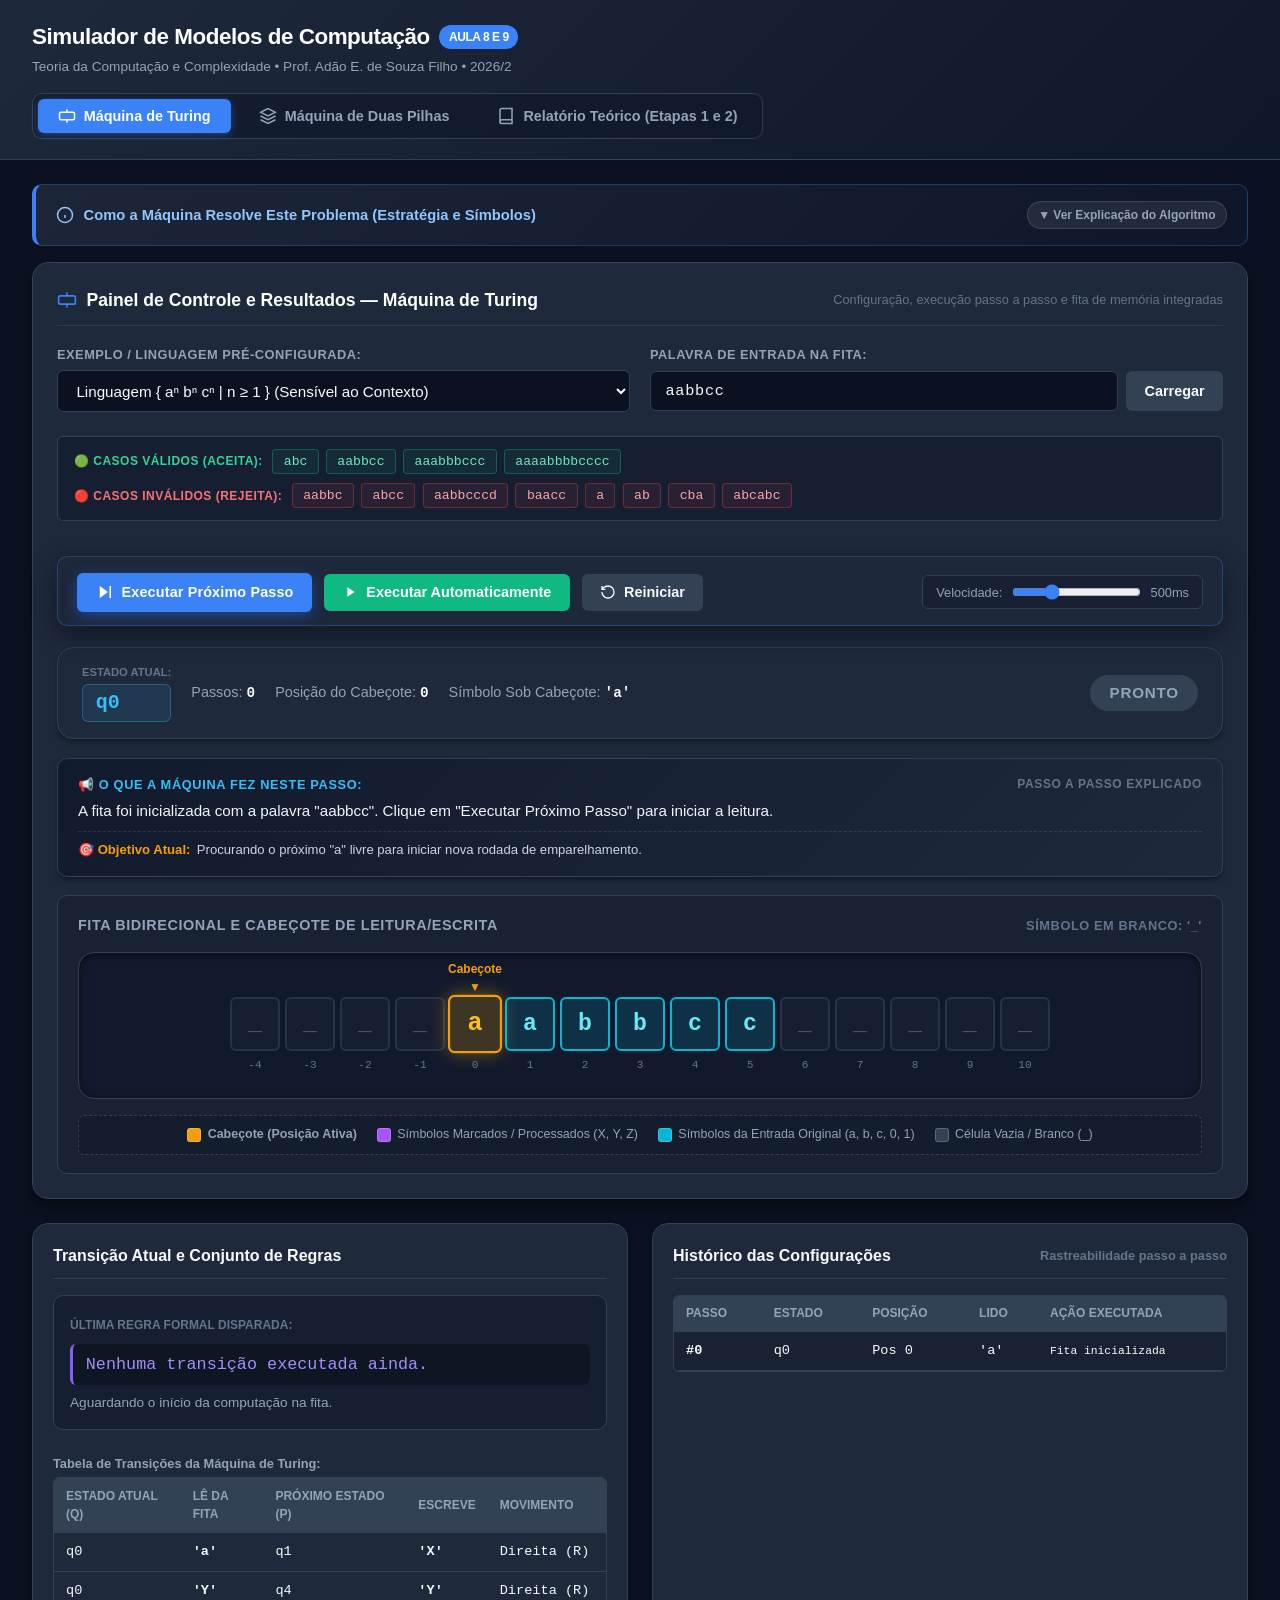
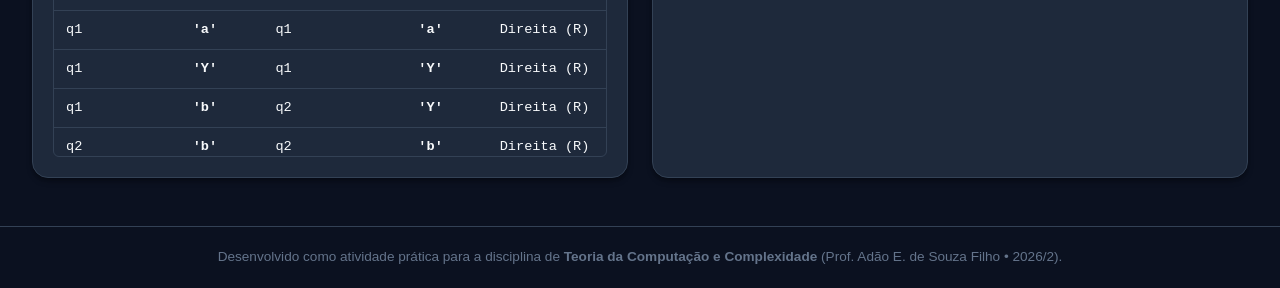
==== index.html @ 84f8c6bd "pr" ====
<!DOCTYPE html>
<html lang="pt-BR">
<head>
    <meta charset="UTF-8">
    <meta name="viewport" content="width=device-width, initial-scale=1.0">
    <title>Simulador de Modelos de Computação | Teoria da Computação</title>
    <link rel="stylesheet" href="style.css">
</head>
<body>

    <!-- Header & Identificação Acadêmica -->
    <header>
        <div class="brand-container">
            <h1 class="brand-title">
                <span>Simulador de Modelos de Computação</span>
                <span class="badge">Aula 8 e 9</span>
            </h1>
            <p class="brand-subtitle">
                Teoria da Computação e Complexidade &bull; Prof. Adão E. de Souza Filho &bull; 2026/2
            </p>
        </div>

        <nav class="nav-tabs">
            <!-- Máquina de Turing como PRIMEIRA aba e ativa por padrão -->
            <button class="tab-btn active" data-tab="tab-turing">
                <svg width="18" height="18" viewBox="0 0 24 24" fill="none" stroke="currentColor" stroke-width="2"><rect x="2" y="7" width="20" height="10" rx="2"/><path d="M6 12h.01M10 12h.01M14 12h.01M18 12h.01"/><path d="M12 3v4M12 17v4"/></svg>
                Máquina de Turing
            </button>
            <button class="tab-btn" data-tab="tab-two-stack">
                <svg width="18" height="18" viewBox="0 0 24 24" fill="none" stroke="currentColor" stroke-width="2"><path d="M12 2L2 7l10 5 10-5-10-5zM2 17l10 5 10-5M2 12l10 5 10-5"/></svg>
                Máquina de Duas Pilhas
            </button>
            <button class="tab-btn" data-tab="tab-theory">
                <svg width="18" height="18" viewBox="0 0 24 24" fill="none" stroke="currentColor" stroke-width="2"><path d="M4 19.5A2.5 2.5 0 0 1 6.5 17H20"/><path d="M6.5 2H20v20H6.5A2.5 2.5 0 0 1 4 19.5v-15A2.5 2.5 0 0 1 6.5 2z"/></svg>
                Relatório Teórico (Etapas 1 e 2)
            </button>
        </nav>
    </header>

    <!-- Conteúdo Principal -->
    <main>

        <!-- ============================================================== -->
        <!-- ABA 1 (DESTAQUE PRINCIPAL): MÁQUINA DE TURING (TM)             -->
        <!-- ============================================================== -->
        <section id="tab-turing" class="tab-content active">
            <!-- Card Didático: Como Funciona Este Algoritmo (Colapsável para não separar controles dos resultados) -->
            <details class="didactic-guide-card" id="tm-didactic-card">
                <summary>
                    <div class="didactic-summary-content">
                        <svg width="18" height="18" viewBox="0 0 24 24" fill="none" stroke="currentColor" stroke-width="2"><circle cx="12" cy="12" r="10"/><path d="M12 16v-4M12 8h.01"/></svg>
                        <span>Como a Máquina Resolve Este Problema (Estratégia e Símbolos)</span>
                    </div>
                    <span class="didactic-toggle-badge"></span>
                </summary>

                <div class="didactic-content-body" style="margin-top: 0.75rem; border-top: 1px solid rgba(255,255,255,0.1); padding-top: 0.75rem;">
                    <div class="didactic-goal" id="tm-didactic-goal">Objetivo do exemplo...</div>
                    <div class="didactic-why-box" id="tm-didactic-why" style="display: none;"></div>
                    <div style="font-size: 0.78rem; font-weight: 700; color: #93c5fd; text-transform: uppercase; margin: 0.5rem 0 0.25rem 0;">Estratégia Lógica do Algoritmo:</div>
                    <div class="didactic-steps-container" id="tm-didactic-steps"></div>
                    <div style="font-size: 0.78rem; font-weight: 700; color: #93c5fd; text-transform: uppercase; margin: 0.75rem 0 0.25rem 0;">Significado dos Símbolos na Fita:</div>
                    <div class="didactic-symbols-grid" id="tm-didactic-symbols"></div>
                </div>
            </details>

            <!-- ============================================================== -->
            <!-- COCKPIT UNIFICADO: CONFIGURAÇÃO, CONTROLE & RESULTADOS         -->
            <!-- ============================================================== -->
            <div class="cockpit-card">
                <div class="cockpit-header">
                    <div class="cockpit-title">
                        <svg width="20" height="20" viewBox="0 0 24 24" fill="none" stroke="currentColor" stroke-width="2"><rect x="2" y="7" width="20" height="10" rx="2"/><path d="M6 12h.01M10 12h.01M14 12h.01M18 12h.01"/><path d="M12 3v4M12 17v4"/></svg>
                        <span>Painel de Controle e Resultados — Máquina de Turing</span>
                    </div>
                    <span class="cockpit-subtitle">Configuração, execução passo a passo e fita de memória integradas</span>
                </div>

                <!-- 1. Configuração e Entrada -->
                <div class="cockpit-config-panel">
                    <div class="panel-row">
                        <div class="form-group flex-1">
                            <label for="tm-preset-select">Exemplo / Linguagem Pré-Configurada:</label>
                            <select id="tm-preset-select"></select>
                        </div>

                        <div class="form-group flex-1">
                            <label for="tm-input-string">Palavra de Entrada na Fita:</label>
                            <div class="input-with-button">
                                <input type="text" id="tm-input-string" placeholder="Digite a fita inicial (ex: aabbcc)...">
                                <button id="tm-btn-load" class="btn btn-secondary">Carregar</button>
                            </div>
                        </div>
                    </div>

                    <!-- Bateria de testes rápidos categorizados -->
                    <div class="quick-tests-container" id="tm-quick-tests"></div>
                </div>

                <!-- 2. Barra de Ações (com botão Passo a Passo destacado e sticky) -->
                <div class="action-bar sticky-action-bar">
                    <button id="tm-btn-step" class="btn btn-primary btn-step-highlight" title="Executar um passo individual">
                        <svg width="18" height="18" viewBox="0 0 24 24" fill="currentColor"><path d="M5 4v16l11-8L5 4zm13 0h2v16h-2V4z"/></svg>
                        Executar Próximo Passo
                    </button>
                    <button id="tm-btn-auto" class="btn btn-success" title="Iniciar execução contínua">
                        <svg width="16" height="16" viewBox="0 0 24 24" fill="currentColor"><path d="M8 5v14l11-7z"/></svg>
                        <span id="tm-btn-auto-text">Executar Automaticamente</span>
                    </button>
                    <button id="tm-btn-reset" class="btn btn-secondary" title="Reiniciar máquina para a fita original">
                        <svg width="16" height="16" viewBox="0 0 24 24" fill="none" stroke="currentColor" stroke-width="2"><path d="M3 12a9 9 0 1 0 9-9 9.75 9.75 0 0 0-6.74 2.74L3 8"/><path d="M3 3v5h5"/></svg>
                        Reiniciar
                    </button>

                    <div class="speed-control">
                        <span>Velocidade:</span>
                        <input type="range" id="tm-speed" min="100" max="1500" step="100" value="500">
                        <span id="tm-speed-val">500ms</span>
                    </div>
                </div>

                <!-- 3. Resultados Imediatos: Faixa de Status da Máquina -->
                <div class="status-banner">
                    <div class="status-left">
                        <div class="state-badge-box">
                            <span class="label">Estado Atual:</span>
                            <span id="tm-state-display" class="state-indicator">q0</span>
                        </div>
                        <div class="step-counter">
                            Passos: <strong id="tm-step-display">0</strong>
                        </div>
                        <div class="step-counter">
                            Posição do Cabeçote: <strong id="tm-head-pos-display">0</strong>
                        </div>
                        <div class="step-counter">
                            Símbolo Sob Cabeçote: <strong id="tm-symbol-read-display">_</strong>
                        </div>
                    </div>

                    <div id="tm-outcome-badge" class="outcome-pill ready">
                        <span>Pronto</span>
                    </div>

                    <div id="tm-reason-box" class="halt-reason-box" style="display: none;"></div>
                </div>

                <!-- 4. Resultados Imediatos: Narração em Tempo Real -->
                <div class="narration-card" id="tm-narration-box">
                    <div class="narration-header">
                        <span>📢 O Que a Máquina Fez Neste Passo:</span>
                        <span style="font-size: 0.75rem; color: var(--text-muted);">Passo a Passo Explicado</span>
                    </div>
                    <div class="narration-body" id="tm-narration-text">
                        Clique em "Executar Próximo Passo" para iniciar a leitura e transformação da fita.
                    </div>
                    <div class="narration-next-goal" id="tm-narration-goal-container">
                        <span>🎯 <strong>Objetivo Atual:</strong></span>
                        <span id="tm-narration-goal-text">Aguardando início...</span>
                    </div>
                </div>

                <!-- 5. Resultados Imediatos: Memória Visual da Fita de Turing -->
                <div class="tape-cockpit-block">
                    <div class="cockpit-section-title">
                        <span>Fita Bidirecional e Cabeçote de Leitura/Escrita</span>
                        <span style="font-size: 0.8rem; color: var(--text-muted);">Símbolo em branco: '_'</span>
                    </div>

                    <div class="turing-tape-viewport" id="tm-tape-viewport">
                        <div class="turing-tape-track" id="tm-tape-track">
                            <!-- Células geradas via script -->
                        </div>
                    </div>

                    <!-- Legenda de Cores da Fita -->
                    <div class="tape-legend">
                        <div class="legend-item">
                            <div class="legend-swatch swatch-head"></div>
                            <span><strong>Cabeçote (Posição Ativa)</strong></span>
                        </div>
                        <div class="legend-item">
                            <div class="legend-swatch swatch-marked"></div>
                            <span>Símbolos Marcados / Processados (X, Y, Z)</span>
                        </div>
                        <div class="legend-item">
                            <div class="legend-swatch swatch-original"></div>
                            <span>Símbolos da Entrada Original (a, b, c, 0, 1)</span>
                        </div>
                        <div class="legend-item">
                            <div class="legend-swatch swatch-blank"></div>
                            <span>Célula Vazia / Branco (_)</span>
                        </div>
                    </div>
                </div>

                <!-- 6. Resultados Imediatos: Banner de Veredito Final Didático -->
                <div class="verdict-banner" id="tm-verdict-banner">
                    <div class="verdict-header" id="tm-verdict-title">
                        <!-- Título do Veredito -->
                    </div>
                    <div class="verdict-explanation" id="tm-verdict-desc">
                        <!-- Explicação pedagógica detalhada do resultado -->
                    </div>
                    <div class="verdict-metrics-grid">
                        <div class="verdict-metric-item">
                            <span class="metric-label">Cadeia de Entrada Original:</span>
                            <span class="metric-val" id="tm-metric-input">""</span>
                        </div>
                        <div class="verdict-metric-item">
                            <span class="metric-label">Conteúdo Final da Fita:</span>
                            <span class="metric-val" id="tm-metric-tape">""</span>
                        </div>
                        <div class="verdict-metric-item">
                            <span class="metric-label">Total de Passos:</span>
                            <span class="metric-val" id="tm-metric-steps">0</span>
                        </div>
                        <div class="verdict-metric-item">
                            <span class="metric-label">Estado de Término:</span>
                            <span class="metric-val" id="tm-metric-state">q0</span>
                        </div>
                    </div>
                </div>
            </div>

            <!-- Painel Inferior: Transição Atual, Regras e Histórico -->
            <div class="workspace-grid">
                <!-- Coluna Esquerda: Transição Ativa e Tabela de Regras -->
                <div class="card">
                    <div class="card-title">
                        <span>Transição Atual e Conjunto de Regras</span>
                    </div>

                    <div class="active-transition-card">
                        <span style="font-size: 0.75rem; color: var(--text-muted); text-transform: uppercase; font-weight: 700;">Última Regra Formal Disparada:</span>
                        <div class="transition-formula" id="tm-active-trans-formula">Nenhuma transição executada ainda.</div>
                        <div class="transition-desc" id="tm-active-trans-desc">Aguardando o início da computação na fita.</div>
                    </div>

                    <div style="font-size: 0.8rem; font-weight: 700; color: var(--text-secondary); margin: 0.5rem 0 0.25rem 0;">Tabela de Transições da Máquina de Turing:</div>
                    <div class="table-container">
                        <table>
                            <thead>
                                <tr>
                                    <th>Estado Atual (q)</th>
                                    <th>Lê da Fita</th>
                                    <th>Próximo Estado (p)</th>
                                    <th>Escreve</th>
                                    <th>Movimento</th>
                                </tr>
                            </thead>
                            <tbody id="tm-rules-table-body"></tbody>
                        </table>
                    </div>
                </div>

                <!-- Coluna Direita: Histórico das Configurações -->
                <div class="card">
                    <div class="card-title">
                        <span>Histórico das Configurações</span>
                        <span style="font-size: 0.8rem; color: var(--text-muted);">Rastreabilidade passo a passo</span>
                    </div>

                    <div class="history-container" style="max-height: 400px;">
                        <table>
                            <thead>
                                <tr>
                                    <th>Passo</th>
                                    <th>Estado</th>
                                    <th>Posição</th>
                                    <th>Lido</th>
                                    <th>Ação Executada</th>
                                </tr>
                            </thead>
                            <tbody id="tm-history-table-body"></tbody>
                        </table>
                    </div>
                </div>
            </div>
        </section>

        <!-- ============================================================== -->
        <!-- ABA 2: MÁQUINA DE DUAS PILHAS (2-PDA)                           -->
        <!-- ============================================================== -->
        <section id="tab-two-stack" class="tab-content">
            <!-- Card Didático: Duas Pilhas (Colapsável para não separar controles dos resultados) -->
            <details class="didactic-guide-card" id="ts-didactic-card">
                <summary>
                    <div class="didactic-summary-content">
                        <svg width="18" height="18" viewBox="0 0 24 24" fill="none" stroke="currentColor" stroke-width="2"><circle cx="12" cy="12" r="10"/><path d="M12 16v-4M12 8h.01"/></svg>
                        <span>Como a Máquina de Duas Pilhas Resolve Este Problema (Estratégia e Memória)</span>
                    </div>
                    <span class="didactic-toggle-badge"></span>
                </summary>

                <div class="didactic-content-body" style="margin-top: 0.75rem; border-top: 1px solid rgba(255,255,255,0.1); padding-top: 0.75rem;">
                    <div class="didactic-goal" id="ts-didactic-goal">Objetivo do exemplo...</div>
                    <div class="didactic-why-box" id="ts-didactic-why" style="display: none;"></div>
                    <div style="font-size: 0.78rem; font-weight: 700; color: #93c5fd; text-transform: uppercase; margin: 0.5rem 0 0.25rem 0;">Estratégia Lógica do Algoritmo:</div>
                    <div class="didactic-steps-container" id="ts-didactic-steps"></div>
                    <div style="font-size: 0.78rem; font-weight: 700; color: #93c5fd; text-transform: uppercase; margin: 0.75rem 0 0.25rem 0;">Significado das Pilhas na Memória:</div>
                    <div class="didactic-symbols-grid" id="ts-didactic-symbols"></div>
                </div>
            </details>

            <!-- ============================================================== -->
            <!-- COCKPIT UNIFICADO: CONFIGURAÇÃO, CONTROLE & RESULTADOS         -->
            <!-- ============================================================== -->
            <div class="cockpit-card">
                <div class="cockpit-header">
                    <div class="cockpit-title">
                        <svg width="20" height="20" viewBox="0 0 24 24" fill="none" stroke="currentColor" stroke-width="2"><path d="M12 2L2 7l10 5 10-5-10-5zM2 17l10 5 10-5M2 12l10 5 10-5"/></svg>
                        <span>Painel de Controle e Resultados — Máquina de Duas Pilhas</span>
                    </div>
                    <span class="cockpit-subtitle">Configuração, execução passo a passo e tubos de memória das pilhas integrados</span>
                </div>

                <!-- 1. Configuração e Entrada -->
                <div class="cockpit-config-panel">
                    <div class="panel-row">
                        <div class="form-group flex-1">
                            <label for="ts-preset-select">Exemplo / Linguagem Pré-Configurada:</label>
                            <select id="ts-preset-select"></select>
                        </div>

                        <div class="form-group flex-1">
                            <label for="ts-input-string">Palavra de Entrada:</label>
                            <div class="input-with-button">
                                <input type="text" id="ts-input-string" placeholder="Digite a cadeia (ex: aabbcc)...">
                                <button id="ts-btn-load" class="btn btn-secondary">Carregar</button>
                            </div>
                        </div>
                    </div>

                    <!-- Bateria de testes rápidos categorizados -->
                    <div class="quick-tests-container" id="ts-quick-tests"></div>
                </div>

                <!-- 2. Barra de Ações (com botão Passo a Passo destacado e sticky) -->
                <div class="action-bar sticky-action-bar">
                    <button id="ts-btn-step" class="btn btn-primary btn-step-highlight" title="Executar um passo individual">
                        <svg width="18" height="18" viewBox="0 0 24 24" fill="currentColor"><path d="M5 4v16l11-8L5 4zm13 0h2v16h-2V4z"/></svg>
                        Executar Próximo Passo
                    </button>
                    <button id="ts-btn-auto" class="btn btn-success" title="Iniciar execução contínua">
                        <svg width="16" height="16" viewBox="0 0 24 24" fill="currentColor"><path d="M8 5v14l11-7z"/></svg>
                        <span id="ts-btn-auto-text">Executar Automaticamente</span>
                    </button>
                    <button id="ts-btn-reset" class="btn btn-secondary" title="Reiniciar máquina para a entrada original">
                        <svg width="16" height="16" viewBox="0 0 24 24" fill="none" stroke="currentColor" stroke-width="2"><path d="M3 12a9 9 0 1 0 9-9 9.75 9.75 0 0 0-6.74 2.74L3 8"/><path d="M3 3v5h5"/></svg>
                        Reiniciar
                    </button>

                    <div class="speed-control">
                        <span>Velocidade:</span>
                        <input type="range" id="ts-speed" min="100" max="1500" step="100" value="500">
                        <span id="ts-speed-val">500ms</span>
                    </div>
                </div>

                <!-- 3. Resultados Imediatos: Status da Máquina de 2 Pilhas -->
                <div class="status-banner">
                    <div class="status-left">
                        <div class="state-badge-box">
                            <span class="label">Estado Atual:</span>
                            <span id="ts-state-display" class="state-indicator">q0</span>
                        </div>
                        <div class="step-counter">
                            Passos Executados: <strong id="ts-step-display">0</strong>
                        </div>
                        <div class="step-counter">
                            Entrada Restante: <strong id="ts-remaining-display">∅</strong>
                        </div>
                    </div>

                    <div id="ts-outcome-badge" class="outcome-pill ready">
                        <span>Pronto</span>
                    </div>

                    <div id="ts-reason-box" class="halt-reason-box" style="display: none;"></div>
                </div>

                <!-- 4. Resultados Imediatos: Narração ao Vivo -->
                <div class="narration-card" id="ts-narration-box">
                    <div class="narration-header">
                        <span>📢 O Que a Máquina Fez Neste Passo:</span>
                        <span style="font-size: 0.75rem; color: var(--text-muted);">Passo a Passo Explicado</span>
                    </div>
                    <div class="narration-body" id="ts-narration-text">
                        Clique em "Executar Próximo Passo" para iniciar a leitura da entrada e modificação das pilhas.
                    </div>
                </div>

                <!-- 5. Resultados Imediatos: Memória Visual das Pilhas -->
                <div class="stacks-cockpit-block">
                    <div class="cockpit-section-title">
                        <span>Memória Visual das Pilhas</span>
                        <span style="font-size: 0.8rem; color: var(--text-muted);">Acesso estrito aos topos das pilhas</span>
                    </div>

                    <!-- Fita de fluxo da entrada -->
                    <div class="input-stream-container">
                        <div class="input-stream-label">
                            <span>Fluxo de Leitura da Entrada:</span>
                            <span id="ts-stream-pointer">Posição: 0</span>
                        </div>
                        <div class="input-cells-stream" id="ts-input-stream"></div>
                    </div>

                    <!-- Tubos verticais das duas pilhas -->
                    <div class="stacks-visualizer-container">
                        <!-- Pilha 1 -->
                        <div class="stack-column stack-1">
                            <div class="stack-header">
                                <div class="stack-name">Pilha 1 (P₁)</div>
                                <div class="stack-top-badge" id="ts-p1-top-info">Topo: $</div>
                            </div>
                            <div class="stack-tube" id="ts-stack-1-tube"></div>
                            <div class="stack-tube-base"></div>
                        </div>

                        <!-- Pilha 2 -->
                        <div class="stack-column stack-2">
                            <div class="stack-header">
                                <div class="stack-name">Pilha 2 (P₂)</div>
                                <div class="stack-top-badge" id="ts-p2-top-info">Topo: $</div>
                            </div>
                            <div class="stack-tube" id="ts-stack-2-tube"></div>
                            <div class="stack-tube-base"></div>
                        </div>
                    </div>
                </div>

                <!-- 6. Resultados Imediatos: Banner de Veredito - Duas Pilhas -->
                <div class="verdict-banner" id="ts-verdict-banner">
                    <div class="verdict-header" id="ts-verdict-title"></div>
                    <div class="verdict-explanation" id="ts-verdict-desc"></div>
                    <div class="verdict-metrics-grid">
                        <div class="verdict-metric-item">
                            <span class="metric-label">Palavra de Entrada:</span>
                            <span class="metric-val" id="ts-metric-input">""</span>
                        </div>
                        <div class="verdict-metric-item">
                            <span class="metric-label">Total de Passos:</span>
                            <span class="metric-val" id="ts-metric-steps">0</span>
                        </div>
                        <div class="verdict-metric-item">
                            <span class="metric-label">Topo Pilha 1:</span>
                            <span class="metric-val" id="ts-metric-top1">$</span>
                        </div>
                        <div class="verdict-metric-item">
                            <span class="metric-label">Topo Pilha 2:</span>
                            <span class="metric-val" id="ts-metric-top2">$</span>
                        </div>
                    </div>
                </div>
            </div>

            <!-- Painel Inferior: Transição Atual, Regras e Histórico -->
            <div class="workspace-grid">
                <!-- Coluna Esquerda: Transição Atual e Regras -->
                <div class="card">
                    <div class="card-title">
                        <span>Transição Atual e Regras</span>
                    </div>

                    <div class="active-transition-card">
                        <span style="font-size: 0.75rem; color: var(--text-muted); text-transform: uppercase; font-weight: 700;">Última Regra Formal Disparada:</span>
                        <div class="transition-formula" id="ts-active-trans-formula">Nenhuma transição executada ainda.</div>
                        <div class="transition-desc" id="ts-active-trans-desc">Clique em "Executar Próximo Passo" para iniciar.</div>
                    </div>

                    <div style="font-size: 0.8rem; font-weight: 700; color: var(--text-secondary); margin: 0.5rem 0 0.25rem 0;">Tabela de Transições da Máquina:</div>
                    <div class="table-container">
                        <table>
                            <thead>
                                <tr>
                                    <th>De</th>
                                    <th>Lê Entr.</th>
                                    <th>Topo P₁</th>
                                    <th>Topo P₂</th>
                                    <th>Para</th>
                                    <th>Novo P₁</th>
                                    <th>Novo P₂</th>
                                </tr>
                            </thead>
                            <tbody id="ts-rules-table-body"></tbody>
                        </table>
                    </div>
                </div>

                <!-- Coluna Direita: Histórico das Configurações -->
                <div class="card">
                    <div class="card-title">
                        <span>Histórico das Configurações</span>
                        <span style="font-size: 0.8rem; color: var(--text-muted);">Rastreabilidade passo a passo</span>
                    </div>

                    <div class="history-container" style="max-height: 400px;">
                        <table>
                            <thead>
                                <tr>
                                    <th>Passo</th>
                                    <th>Estado</th>
                                    <th>Entrada</th>
                                    <th>Topo P₁</th>
                                    <th>Topo P₂</th>
                                    <th>Ação</th>
                                </tr>
                            </thead>
                            <tbody id="ts-history-table-body"></tbody>
                        </table>
                    </div>
                </div>
            </div>
        </section>

        <!-- ============================================================== -->
        <!-- ABA 3: RELATÓRIO TEÓRICO COMPLETO (ETAPAS 1 E 2)                -->
        <!-- ============================================================== -->
        <section id="tab-theory" class="tab-content">
            <article class="theory-article">
                <h1>Atividade - Simuladores de Modelos de Computação</h1>
                <p><strong>Disciplina:</strong> Teoria da Computação e Complexidade &bull; <strong>Professor:</strong> Adão E. de Souza Filho &bull; <strong>Período:</strong> 2026/2 (Aula 8 e 9)</p>

                <h2>Etapa 1 — Estudo Aprofundado dos Modelos</h2>

                <h3>1. Máquina com Duas Pilhas (2-Stack Machine)</h3>
                <p>
                    A Máquina de Duas Pilhas é um autômato equipado com unidade de controle de estados finitos e <strong>duas pilhas independentes</strong> como memória auxiliar de capacidade ilimitada.
                </p>
                <ul>
                    <li><strong>Como a memória é organizada:</strong> Duas pilhas $P_1$ e $P_2$ com disciplina LIFO (Last-In, First-Out). Cada uma possui seu próprio topo acessível e inicializa com um símbolo marcador de fundo (ex: <code>$</code>).</li>
                    <li><strong>Operações básicas permitidas:</strong> Leitura simultânea do topo de $P_1$ e $P_2$; <code>push</code> (empilhar); <code>pop</code> (desempilhar); leitura do próximo caractere da fita de entrada ou transição espontânea ($\epsilon$); transição de estado.</li>
                    <li><strong>Como a computação acontece:</strong> Dado o estado $q$, a entrada atual e os topos de ambas as pilhas, a função $\delta(q, a, X_1, X_2) = (p, \gamma_1, \gamma_2)$ determina o novo estado $p$, atualiza os topos substituindo $X_1$ por $\gamma_1$ e $X_2$ por $\gamma_2$, e avança a fita de entrada.</li>
                    <li><strong>Quando termina:</strong> 
                        <br>&bull; <em>Aceitação:</em> A entrada foi inteiramente consumida e a máquina atinge um estado final de aceitação ($q \in F$).
                        <br>&bull; <em>Rejeição:</em> Não existe transição para a configuração atual (parada anormal), ou atinge um estado explícito de rejeição, ou a entrada termina em estado não-final.
                    </li>
                </ul>

                <h3>2. Máquina de Turing (Turing Machine)</h3>
                <p>
                    A Máquina de Turing é o modelo matemático universal de computação introduzido por Alan Turing em 1936.
                </p>
                <ul>
                    <li><strong>Como a memória é organizada:</strong> Uma fita linear potencialmente infinita em ambas as direções, particionada em células discretas. Cada célula contém um símbolo do alfabeto $\Gamma$. Inicialmente a palavra ocupa células sequenciais e as demais contêm o símbolo em branco (<code>_</code>). Um cabeçote aponta para uma única célula.</li>
                    <li><strong>Operações básicas permitidas:</strong> Leitura do símbolo sob o cabeçote; escrita (sobrescrita) na célula atual; movimentação do cabeçote para Esquerda ($L$), Direita ($R$) ou Neutro ($S$); transição para um novo estado interno.</li>
                    <li><strong>Como a computação acontece:</strong> A cada passo, consulta $(q, X)$ sob o cabeçote. A regra $\delta(q, X) = (p, Y, D)$ escreve $Y$, move na direção $D \in \{L, R, S\}$ e atualiza o estado para $p$.</li>
                    <li><strong>Quando termina:</strong>
                        <br>&bull; <em>Aceitação:</em> Atinge $q_{accept}$ (ou $q \in F$).
                        <br>&bull; <em>Rejeição:</em> Atinge $q_{reject}$ ou para por transição indefinida.
                        <br>&bull; <em>Não-término:</em> Pode entrar em loop infinito (indecidibilidade do problema da parada).
                    </li>
                </ul>

                <h2>Etapa 2 — Tabela Comparativa dos Modelos</h2>
                <div style="overflow-x: auto;">
                    <table class="theory-table">
                        <thead>
                            <tr>
                                <th style="width: 15%;">Modelo</th>
                                <th style="width: 25%;">Como representa a memória?</th>
                                <th style="width: 20%;">Operações básicas</th>
                                <th style="width: 20%;">Como executa?</th>
                                <th style="width: 20%;">Quando termina?</th>
                            </tr>
                        </thead>
                        <tbody>
                            <tr>
                                <td><strong>Máquina de Turing</strong></td>
                                <td>Fita linear infinita dividida em células discretas com alfabeto $\Gamma$ e espaços em branco (<code>_</code>). Cabeçote móvel com leitura e escrita bidirecional.</td>
                                <td>• Leitura da célula atual<br>• Escrita na célula<br>• Movimento ($L, R, S$)<br>• Transição de estado</td>
                                <td>Avalia $(q, X)$ sob o cabeçote, grava novo símbolo $Y$, desloca o cabeçote na direção $D \in \{L, R, S\}$ e transita para o novo estado $p$.</td>
                                <td><strong>Aceita:</strong> Atinge $q_{accept}$.<br><strong>Rejeita:</strong> Atinge $q_{reject}$ ou parada por indefinição.<br><em>Pode não terminar (loop).</em></td>
                            </tr>
                            <tr>
                                <td><strong>Duas Pilhas</strong></td>
                                <td>Duas estruturas LIFO independentes ($P_1$ e $P_2$) com acesso restrito aos topos e marcadores de base (<code>$</code>). Simulam uma fita bidirecional de acesso irrestrito.</td>
                                <td>• Leitura dos topos<br>• Push e Pop em $P_1$ e $P_2$<br>• Leitura da entrada atual<br>• Transição de estado</td>
                                <td>Avalia $(q, a, \text{topo}_1, \text{topo}_2)$, aplica $\delta$, desempilha e empilha os novos símbolos em $P_1$ e $P_2$, avança a fita e transita de estado.</td>
                                <td><strong>Aceita:</strong> Toda entrada lida e estado atual $\in F$.<br><strong>Rejeita:</strong> Parada por transição inexistente ou estado de rejeição.</td>
                            </tr>
                        </tbody>
                    </table>
                </div>

                <h2>Demonstração da Equivalência de Poder Computacional</h2>
                <div class="formula-card">
                    Teorema Fundamental: Autômato com 2 Pilhas ≡ Máquina de Turing Determinística (Turing-Completo)
                </div>
                <p>
                    Embora uma única pilha reconheça apenas linguagens livres de contexto (ex: $a^n b^n$), <strong>duas pilhas são suficientes para simular com precisão absoluta qualquer Máquina de Turing</strong>:
                </p>
                <ol>
                    <li>A <strong>Pilha 1 ($P_1$)</strong> armazena o histórico da fita à <strong>esquerda</strong> do cabeçote (o elemento mais próximo do cabeçote fica no topo de $P_1$).</li>
                    <li>A <strong>Pilha 2 ($P_2$)</strong> armazena a posição sob o cabeçote e tudo à <strong>direita</strong> (o símbolo sob o cabeçote fica no topo de $P_2$).</li>
                    <li>Mover para a Direita ($R$): <code>pop</code> de $P_2$ e <code>push</code> desse símbolo em $P_1$.</li>
                    <li>Mover para a Esquerda ($L$): <code>pop</code> de $P_1$ e <code>push</code> desse símbolo em $P_2$.</li>
                    <li>Escrever símbolo: <code>pop</code> do topo de $P_2$ e <code>push</code> do novo símbolo em $P_2$.</li>
                </ol>
                <p>
                    Portanto, qualquer algoritmo computável em uma Máquina de Turing pode ser executado em uma Máquina de Duas Pilhas.
                </p>
            </article>
        </section>

    </main>

    <!-- Rodapé -->
    <footer>
        Desenvolvido como atividade prática para a disciplina de <strong>Teoria da Computação e Complexidade</strong> (Prof. Adão E. de Souza Filho &bull; 2026/2).
    </footer>

    <!-- Scripts do Simulador -->
    <script src="js/two_stack_machine.js"></script>
    <script src="js/turing_machine.js"></script>
    <script src="js/examples.js"></script>
    <script src="js/app.js"></script>
</body>
</html>
---- style.css ----
/* ==========================================================================
   Simulador de Modelos de Computação
   Disciplina: Teoria da Computação e Complexidade
   Prof. Adão E. de Souza Filho - 2026/2
   ========================================================================== */

:root {
    --bg-main: #0b1120;
    --bg-card: #1e293b;
    --bg-card-hover: #283548;
    --bg-accent: #334155;
    --text-primary: #f8fafc;
    --text-secondary: #94a3b8;
    --text-muted: #64748b;
    --border-color: #334155;
    
    --primary: #3b82f6;
    --primary-hover: #2563eb;
    --primary-light: rgba(59, 130, 246, 0.15);
    
    --success: #10b981;
    --success-bg: rgba(16, 185, 129, 0.18);
    --danger: #ef4444;
    --danger-bg: rgba(239, 68, 68, 0.18);
    --warning: #f59e0b;
    --warning-bg: rgba(245, 158, 11, 0.18);
    
    --p1-color: #a855f7;
    --p2-color: #06b6d4;
    --tape-head-color: #f59e0b;
    
    --radius-sm: 6px;
    --radius-md: 10px;
    --radius-lg: 16px;
    --shadow-md: 0 4px 6px -1px rgba(0, 0, 0, 0.3), 0 2px 4px -2px rgba(0, 0, 0, 0.3);
    --shadow-lg: 0 10px 15px -3px rgba(0, 0, 0, 0.4), 0 4px 6px -4px rgba(0, 0, 0, 0.4);
    --font-mono: "Fira Code", "Cascadia Code", Consolas, Monaco, monospace;
}

* {
    margin: 0;
    padding: 0;
    box-sizing: border-box;
}

body {
    font-family: -apple-system, BlinkMacSystemFont, "Segoe UI", Roboto, Helvetica, Arial, sans-serif;
    background-color: var(--bg-main);
    color: var(--text-primary);
    line-height: 1.5;
    min-height: 100vh;
    display: flex;
    flex-direction: column;
}

/* Header & Banner */
header {
    background: linear-gradient(135deg, #1e293b 0%, #0f172a 100%);
    border-bottom: 1px solid var(--border-color);
    padding: 1.25rem 2rem;
    display: flex;
    flex-wrap: wrap;
    justify-content: space-between;
    align-items: center;
    gap: 1rem;
}

.brand-container {
    display: flex;
    flex-direction: column;
}

.brand-title {
    font-size: 1.4rem;
    font-weight: 700;
    letter-spacing: -0.02em;
    display: flex;
    align-items: center;
    gap: 0.6rem;
    color: #ffffff;
}

.brand-title .badge {
    font-size: 0.75rem;
    background: var(--primary);
    color: #fff;
    padding: 0.2rem 0.6rem;
    border-radius: 9999px;
    font-weight: 600;
    text-transform: uppercase;
}

.brand-subtitle {
    font-size: 0.85rem;
    color: var(--text-secondary);
    margin-top: 0.2rem;
}

/* Nav Tabs */
.nav-tabs {
    display: flex;
    gap: 0.5rem;
    background: rgba(15, 23, 42, 0.6);
    padding: 0.3rem;
    border-radius: var(--radius-md);
    border: 1px solid var(--border-color);
}

.tab-btn {
    background: transparent;
    border: none;
    color: var(--text-secondary);
    padding: 0.5rem 1.25rem;
    font-size: 0.9rem;
    font-weight: 600;
    border-radius: var(--radius-sm);
    cursor: pointer;
    transition: all 0.2s ease;
    display: flex;
    align-items: center;
    gap: 0.5rem;
}

.tab-btn:hover {
    color: var(--text-primary);
    background: rgba(255, 255, 255, 0.05);
}

.tab-btn.active {
    color: #ffffff;
    background: var(--primary);
    box-shadow: 0 2px 8px rgba(59, 130, 246, 0.4);
}

/* Main Container */
main {
    flex: 1;
    padding: 1.5rem 2rem;
    max-width: 1600px;
    margin: 0 auto;
    width: 100%;
}

.tab-content {
    display: none;
    animation: fadeIn 0.25s ease;
}

.tab-content.active {
    display: block;
}

@keyframes fadeIn {
    from { opacity: 0; transform: translateY(4px); }
    to { opacity: 1; transform: translateY(0); }
}

/* Cockpit Unificado de Controle e Resultados */
.cockpit-card {
    background: var(--bg-card);
    border: 1px solid var(--border-color);
    border-radius: var(--radius-lg);
    padding: 1.5rem;
    box-shadow: var(--shadow-lg);
    margin-bottom: 1.5rem;
    display: flex;
    flex-direction: column;
    gap: 1.15rem;
}

.cockpit-header {
    display: flex;
    justify-content: space-between;
    align-items: center;
    flex-wrap: wrap;
    gap: 0.5rem;
    padding-bottom: 0.75rem;
    border-bottom: 1px solid rgba(255, 255, 255, 0.08);
}

.cockpit-title {
    font-size: 1.1rem;
    font-weight: 700;
    color: #ffffff;
    display: flex;
    align-items: center;
    gap: 0.6rem;
}

.cockpit-title svg {
    color: var(--primary);
}

.cockpit-subtitle {
    font-size: 0.8rem;
    color: var(--text-muted);
}

.cockpit-config-panel {
    display: flex;
    flex-direction: column;
    gap: 0.75rem;
}

.cockpit-section-title {
    font-size: 0.9rem;
    font-weight: 700;
    color: var(--text-secondary);
    text-transform: uppercase;
    letter-spacing: 0.04em;
    display: flex;
    justify-content: space-between;
    align-items: center;
    margin-bottom: 0.5rem;
}

.tape-cockpit-block, .stacks-cockpit-block {
    background: rgba(15, 23, 42, 0.4);
    border: 1px solid var(--border-color);
    border-radius: var(--radius-md);
    padding: 1.15rem 1.25rem;
}

.cockpit-card .status-banner,
.cockpit-card .narration-card,
.cockpit-card .verdict-banner {
    margin-bottom: 0;
}

/* Barra de Ações com Destaque e Sticky */
.sticky-action-bar {
    position: sticky;
    top: 10px;
    z-index: 30;
    background: rgba(30, 41, 59, 0.95);
    backdrop-filter: blur(10px);
    border: 1px solid rgba(59, 130, 246, 0.35);
    border-radius: var(--radius-md);
    padding: 0.85rem 1.2rem;
    box-shadow: 0 8px 24px rgba(0, 0, 0, 0.45);
    margin: 0.15rem 0;
}

.btn-step-highlight {
    background: linear-gradient(135deg, #2563eb 0%, #1d4ed8 100%);
    border: 1px solid #60a5fa;
    color: #ffffff;
    box-shadow: 0 4px 14px rgba(37, 99, 235, 0.5);
    font-size: 0.95rem;
    font-weight: 700;
    padding: 0.7rem 1.35rem;
    letter-spacing: 0.01em;
}

.btn-step-highlight:hover:not(:disabled) {
    background: linear-gradient(135deg, #3b82f6 0%, #2563eb 100%);
    transform: translateY(-1px);
    box-shadow: 0 6px 18px rgba(59, 130, 246, 0.6);
}

.btn-step-highlight:active:not(:disabled) {
    transform: translateY(1px);
    box-shadow: 0 2px 6px rgba(37, 99, 235, 0.4);
}

/* Control Panel (Legacy fallback) */
.control-card {
    background: var(--bg-card);
    border: 1px solid var(--border-color);
    border-radius: var(--radius-lg);
    padding: 1.25rem 1.5rem;
    box-shadow: var(--shadow-md);
    margin-bottom: 1.5rem;
}

.panel-row {
    display: flex;
    flex-wrap: wrap;
    gap: 1.25rem;
    align-items: center;
}

.form-group {
    display: flex;
    flex-direction: column;
    gap: 0.4rem;
}

.form-group.flex-1 {
    flex: 1;
    min-width: 260px;
}

label {
    font-size: 0.8rem;
    font-weight: 600;
    color: var(--text-secondary);
    text-transform: uppercase;
    letter-spacing: 0.04em;
}

select, input[type="text"] {
    background: var(--bg-main);
    color: var(--text-primary);
    border: 1px solid var(--border-color);
    padding: 0.65rem 0.9rem;
    font-size: 0.95rem;
    border-radius: var(--radius-sm);
    outline: none;
    transition: border-color 0.2s;
    font-family: inherit;
}

select:focus, input[type="text"]:focus {
    border-color: var(--primary);
    box-shadow: 0 0 0 2px var(--primary-light);
}

.input-with-button {
    display: flex;
    gap: 0.5rem;
}

.input-with-button input {
    flex: 1;
    font-family: var(--font-mono);
    letter-spacing: 0.05em;
}

/* Quick test badges com separação semântica */
.quick-tests-container {
    display: flex;
    flex-direction: column;
    gap: 0.6rem;
    margin-top: 0.75rem;
    background: rgba(15, 23, 42, 0.5);
    padding: 0.75rem 1rem;
    border-radius: var(--radius-sm);
    border: 1px solid var(--border-color);
}

.quick-tests-row {
    display: flex;
    align-items: center;
    gap: 0.6rem;
    flex-wrap: wrap;
}

.quick-tests-label {
    font-size: 0.75rem;
    font-weight: 700;
    text-transform: uppercase;
    letter-spacing: 0.04em;
    min-width: 160px;
    display: flex;
    align-items: center;
    gap: 0.35rem;
}
.quick-tests-label.label-valid { color: #34d399; }
.quick-tests-label.label-invalid { color: #f87171; }

.quick-chips-wrapper {
    display: flex;
    align-items: center;
    gap: 0.45rem;
    flex-wrap: wrap;
}

.quick-chip {
    background: rgba(255, 255, 255, 0.06);
    border: 1px solid rgba(255, 255, 255, 0.12);
    color: var(--text-secondary);
    padding: 0.25rem 0.65rem;
    border-radius: 4px;
    font-size: 0.82rem;
    font-family: var(--font-mono);
    cursor: pointer;
    transition: all 0.15s ease;
}

.quick-chip.chip-valid {
    border-color: rgba(16, 185, 129, 0.35);
    color: #6ee7b7;
    background: rgba(16, 185, 129, 0.08);
}
.quick-chip.chip-valid:hover {
    background: rgba(16, 185, 129, 0.25);
    border-color: #10b981;
    color: #ffffff;
    box-shadow: 0 0 8px rgba(16, 185, 129, 0.4);
}

.quick-chip.chip-invalid {
    border-color: rgba(239, 68, 68, 0.35);
    color: #fca5a5;
    background: rgba(239, 68, 68, 0.08);
}
.quick-chip.chip-invalid:hover {
    background: rgba(239, 68, 68, 0.25);
    border-color: #ef4444;
    color: #ffffff;
    box-shadow: 0 0 8px rgba(239, 68, 68, 0.4);
}

/* Buttons */
.btn {
    display: inline-flex;
    align-items: center;
    justify-content: center;
    gap: 0.5rem;
    padding: 0.65rem 1.15rem;
    font-size: 0.9rem;
    font-weight: 600;
    border-radius: var(--radius-sm);
    border: none;
    cursor: pointer;
    transition: all 0.2s ease;
}

.btn-primary {
    background: var(--primary);
    color: #fff;
}
.btn-primary:hover:not(:disabled) {
    background: var(--primary-hover);
    box-shadow: 0 2px 10px rgba(59, 130, 246, 0.4);
}

.btn-success {
    background: var(--success);
    color: #fff;
}
.btn-success:hover:not(:disabled) {
    background: #059669;
    box-shadow: 0 2px 10px rgba(16, 185, 129, 0.4);
}

.btn-secondary {
    background: var(--bg-accent);
    color: var(--text-primary);
}
.btn-secondary:hover:not(:disabled) {
    background: #475569;
}

.btn:disabled {
    opacity: 0.5;
    cursor: not-allowed;
}

/* Action Controls Bar */
.action-bar {
    display: flex;
    flex-wrap: wrap;
    align-items: center;
    gap: 0.75rem;
    margin-top: 1rem;
    padding-top: 1rem;
    border-top: 1px solid var(--border-color);
}

.speed-control {
    display: flex;
    align-items: center;
    gap: 0.6rem;
    margin-left: auto;
    background: rgba(15, 23, 42, 0.4);
    padding: 0.4rem 0.8rem;
    border-radius: var(--radius-sm);
    border: 1px solid var(--border-color);
}

.speed-control span {
    font-size: 0.8rem;
    color: var(--text-secondary);
}

.speed-control input[type="range"] {
    accent-color: var(--primary);
    cursor: pointer;
}

/* Card Didático de Explicação do Exemplo */
/* Card Didático de Explicação do Exemplo */
.didactic-guide-card {
    background: linear-gradient(135deg, rgba(30, 41, 59, 0.9) 0%, rgba(15, 23, 42, 0.95) 100%);
    border: 1px solid rgba(59, 130, 246, 0.3);
    border-left: 4px solid var(--primary);
    border-radius: var(--radius-md);
    padding: 0.85rem 1.25rem;
    margin-bottom: 1rem;
    transition: all 0.2s ease;
}

details.didactic-guide-card > summary {
    cursor: pointer;
    list-style: none;
    display: flex;
    align-items: center;
    justify-content: space-between;
    user-select: none;
    gap: 0.5rem;
    padding: 0.15rem 0;
}

details.didactic-guide-card > summary::-webkit-details-marker {
    display: none;
}

.didactic-summary-content {
    display: flex;
    align-items: center;
    gap: 0.6rem;
    font-weight: 700;
    color: #93c5fd;
    font-size: 0.92rem;
}

.didactic-toggle-badge {
    font-size: 0.75rem;
    color: var(--text-secondary);
    background: rgba(255, 255, 255, 0.08);
    padding: 0.25rem 0.65rem;
    border-radius: 9999px;
    border: 1px solid rgba(255, 255, 255, 0.12);
    font-weight: 600;
    transition: all 0.15s ease;
}

details.didactic-guide-card:hover .didactic-toggle-badge {
    background: rgba(59, 130, 246, 0.2);
    color: #ffffff;
    border-color: var(--primary);
}

details.didactic-guide-card[open] .didactic-toggle-badge::after {
    content: "▲ Recolher Explicação";
}

details.didactic-guide-card:not([open]) .didactic-toggle-badge::after {
    content: "▼ Ver Explicação do Algoritmo";
}

.didactic-header {
    display: flex;
    align-items: center;
    gap: 0.5rem;
    font-size: 0.95rem;
    font-weight: 700;
    color: #93c5fd;
    margin-bottom: 0.4rem;
}

.didactic-goal {
    font-size: 0.9rem;
    color: var(--text-primary);
    margin-bottom: 0.6rem;
    line-height: 1.4;
}

.didactic-steps-container {
    background: rgba(0, 0, 0, 0.25);
    border-radius: var(--radius-sm);
    padding: 0.6rem 0.8rem;
    font-size: 0.82rem;
    color: var(--text-secondary);
    display: flex;
    flex-direction: column;
    gap: 0.35rem;
}

.didactic-step-item {
    display: flex;
    align-items: flex-start;
    gap: 0.4rem;
    line-height: 1.45;
}

.didactic-why-box {
    margin: 0.6rem 0;
    padding: 0.5rem 0.75rem;
    border-radius: 4px;
    background: rgba(59, 130, 246, 0.1);
    border-left: 3px solid var(--primary);
    font-size: 0.82rem;
    color: #e2e8f0;
    line-height: 1.5;
}

.didactic-why-box strong {
    color: #60a5fa;
}

.didactic-symbols-grid {
    display: flex;
    flex-wrap: wrap;
    gap: 0.5rem;
    margin-top: 0.6rem;
}

.didactic-symbol-item {
    background: rgba(0, 0, 0, 0.3);
    border: 1px solid rgba(255, 255, 255, 0.1);
    border-radius: 4px;
    padding: 0.3rem 0.6rem;
    font-size: 0.8rem;
    display: flex;
    align-items: center;
    gap: 0.4rem;
}

.didactic-symbol-item .sym-badge {
    background: rgba(245, 158, 11, 0.2);
    border: 1px solid rgba(245, 158, 11, 0.4);
    color: #f59e0b;
    font-family: var(--font-mono);
    font-weight: 700;
    padding: 0.1rem 0.4rem;
    border-radius: 3px;
    font-size: 0.78rem;
}

/* Card de Narração em Tempo Real (Live Step Narration) */
.narration-card {
    background: linear-gradient(135deg, rgba(15, 23, 42, 0.8) 0%, rgba(30, 41, 59, 0.8) 100%);
    border: 1px solid var(--border-color);
    border-radius: var(--radius-md);
    padding: 1rem 1.25rem;
    margin-bottom: 1.25rem;
    box-shadow: var(--shadow-md);
}

.narration-header {
    display: flex;
    align-items: center;
    justify-content: space-between;
    font-size: 0.8rem;
    font-weight: 700;
    text-transform: uppercase;
    color: #38bdf8;
    margin-bottom: 0.4rem;
    letter-spacing: 0.05em;
}

.narration-body {
    font-size: 0.95rem;
    color: #f1f5f9;
    font-weight: 500;
    line-height: 1.5;
}

.narration-next-goal {
    margin-top: 0.5rem;
    padding-top: 0.5rem;
    border-top: 1px dashed rgba(255, 255, 255, 0.1);
    font-size: 0.82rem;
    color: #cbd5e1;
    display: flex;
    align-items: center;
    gap: 0.4rem;
}

.narration-next-goal strong {
    color: #f59e0b;
}

/* Status Banner */
.status-banner {
    display: flex;
    flex-wrap: wrap;
    justify-content: space-between;
    align-items: center;
    background: var(--bg-card);
    border: 1px solid var(--border-color);
    border-radius: var(--radius-lg);
    padding: 1rem 1.5rem;
    margin-bottom: 1.25rem;
    box-shadow: var(--shadow-md);
    gap: 1rem;
}

.status-left {
    display: flex;
    align-items: center;
    gap: 1.25rem;
    flex-wrap: wrap;
}

.state-badge-box {
    display: flex;
    flex-direction: column;
    gap: 0.2rem;
}

.state-badge-box .label {
    font-size: 0.7rem;
    color: var(--text-muted);
    text-transform: uppercase;
    font-weight: 700;
}

.state-indicator {
    font-family: var(--font-mono);
    font-size: 1.25rem;
    font-weight: 700;
    color: #38bdf8;
    background: rgba(56, 189, 248, 0.1);
    border: 1px solid rgba(56, 189, 248, 0.3);
    padding: 0.2rem 0.8rem;
    border-radius: var(--radius-sm);
}

.step-counter {
    font-size: 0.9rem;
    color: var(--text-secondary);
}

.step-counter strong {
    color: var(--text-primary);
    font-family: var(--font-mono);
}

.outcome-pill {
    font-size: 0.95rem;
    font-weight: 700;
    padding: 0.4rem 1.2rem;
    border-radius: 9999px;
    display: flex;
    align-items: center;
    gap: 0.5rem;
    text-transform: uppercase;
    letter-spacing: 0.05em;
}

.outcome-pill.ready {
    background: var(--bg-accent);
    color: var(--text-secondary);
}
.outcome-pill.running {
    background: var(--primary-light);
    color: var(--primary);
    border: 1px solid var(--primary);
}
.outcome-pill.accepted {
    background: var(--success-bg);
    color: var(--success);
    border: 1px solid var(--success);
}
.outcome-pill.rejected {
    background: var(--danger-bg);
    color: var(--danger);
    border: 1px solid var(--danger);
}
.outcome-pill.halted {
    background: var(--warning-bg);
    color: var(--warning);
    border: 1px solid var(--warning);
}

.halt-reason-box {
    width: 100%;
    margin-top: 0.25rem;
    font-size: 0.85rem;
    color: var(--text-secondary);
    background: rgba(0, 0, 0, 0.2);
    padding: 0.5rem 0.8rem;
    border-radius: var(--radius-sm);
    border-left: 4px solid var(--primary);
}

/* BANNER DE RESULTADO FINAL DIDÁTICO (SUPER VISÍVEL E EDUCATIVO) */
.verdict-banner {
    display: none;
    border-radius: var(--radius-lg);
    padding: 1.5rem 1.75rem;
    margin-bottom: 1.5rem;
    box-shadow: var(--shadow-lg);
    animation: slideDown 0.3s ease-out;
}

@keyframes slideDown {
    from { opacity: 0; transform: translateY(-10px); }
    to { opacity: 1; transform: translateY(0); }
}

.verdict-banner.accepted {
    display: block;
    background: linear-gradient(135deg, rgba(16, 185, 129, 0.15) 0%, rgba(6, 78, 59, 0.25) 100%);
    border: 2px solid var(--success);
}

.verdict-banner.rejected {
    display: block;
    background: linear-gradient(135deg, rgba(239, 68, 68, 0.15) 0%, rgba(127, 29, 29, 0.25) 100%);
    border: 2px solid var(--danger);
}

.verdict-banner.halted {
    display: block;
    background: linear-gradient(135deg, rgba(245, 158, 11, 0.15) 0%, rgba(120, 53, 15, 0.25) 100%);
    border: 2px solid var(--warning);
}

.verdict-header {
    display: flex;
    align-items: center;
    gap: 0.75rem;
    font-size: 1.35rem;
    font-weight: 800;
    margin-bottom: 0.75rem;
    letter-spacing: -0.01em;
}

.verdict-banner.accepted .verdict-header { color: #34d399; }
.verdict-banner.rejected .verdict-header { color: #f87171; }
.verdict-banner.halted .verdict-header { color: #fbbf24; }

.verdict-explanation {
    font-size: 1rem;
    line-height: 1.6;
    color: #f8fafc;
    margin-bottom: 1.25rem;
}

.verdict-metrics-grid {
    display: grid;
    grid-template-columns: repeat(auto-fit, minmax(180px, 1fr));
    gap: 0.75rem;
    background: rgba(0, 0, 0, 0.3);
    padding: 1rem;
    border-radius: var(--radius-md);
    border: 1px solid rgba(255, 255, 255, 0.08);
}

.verdict-metric-item {
    display: flex;
    flex-direction: column;
    gap: 0.2rem;
}

.verdict-metric-item .metric-label {
    font-size: 0.75rem;
    color: var(--text-muted);
    text-transform: uppercase;
    font-weight: 700;
}

.verdict-metric-item .metric-val {
    font-family: var(--font-mono);
    font-size: 1.1rem;
    font-weight: 700;
    color: #fff;
    word-break: break-all;
}

/* Workspace Grid */
.workspace-grid {
    display: grid;
    grid-template-columns: 1fr 1fr;
    gap: 1.5rem;
    margin-bottom: 1.5rem;
}

@media (max-width: 1024px) {
    .workspace-grid {
        grid-template-columns: 1fr;
    }
}

.card {
    background: var(--bg-card);
    border: 1px solid var(--border-color);
    border-radius: var(--radius-lg);
    padding: 1.25rem;
    box-shadow: var(--shadow-md);
    display: flex;
    flex-direction: column;
}

.card-title {
    font-size: 1rem;
    font-weight: 700;
    color: var(--text-primary);
    margin-bottom: 1rem;
    display: flex;
    align-items: center;
    justify-content: space-between;
    border-bottom: 1px solid var(--border-color);
    padding-bottom: 0.6rem;
}

/* Turing Machine Tape Visualizer */
.turing-tape-viewport {
    background: rgba(15, 23, 42, 0.7);
    border: 1px solid var(--border-color);
    border-radius: var(--radius-lg);
    padding: 2.75rem 1rem 1.5rem 1rem;
    margin: 1rem 0;
    overflow-x: auto;
    position: relative;
    box-shadow: inset 0 2px 10px rgba(0, 0, 0, 0.5);
}

.turing-tape-track {
    display: inline-flex;
    gap: 5px;
    padding: 0 2rem;
    min-width: 100%;
    justify-content: center;
}

.tape-cell {
    display: flex;
    flex-direction: column;
    align-items: center;
    position: relative;
}

.tape-cell-head-pointer {
    position: absolute;
    top: -2.3rem;
    display: none;
    flex-direction: column;
    align-items: center;
    color: var(--tape-head-color);
    font-weight: 800;
    font-size: 0.75rem;
    animation: headBounce 1.2s infinite ease-in-out;
}

@keyframes headBounce {
    0%, 100% { transform: translateY(0); }
    50% { transform: translateY(-4px); }
}

.tape-cell.active-head .tape-cell-head-pointer {
    display: flex;
}

.cell-box {
    width: 50px;
    height: 54px;
    background: var(--bg-card);
    border: 2px solid var(--border-color);
    border-radius: var(--radius-sm);
    display: flex;
    align-items: center;
    justify-content: center;
    font-family: var(--font-mono);
    font-size: 1.45rem;
    font-weight: 700;
    color: var(--text-primary);
    transition: all 0.2s ease;
}

/* Cores Semânticas das Células da Fita */
.cell-box.symbol-marked {
    background: rgba(168, 85, 247, 0.2);
    border-color: #a855f7;
    color: #d8b4fe;
}

.cell-box.symbol-original {
    background: rgba(6, 182, 212, 0.15);
    border-color: #06b6d4;
    color: #67e8f9;
}

.cell-box.symbol-blank {
    background: rgba(30, 41, 59, 0.4);
    border-color: rgba(51, 65, 85, 0.6);
    color: #475569;
}

.tape-cell.active-head .cell-box {
    border-color: var(--tape-head-color) !important;
    background: rgba(245, 158, 11, 0.2) !important;
    box-shadow: 0 0 16px rgba(245, 158, 11, 0.45);
    transform: scale(1.08);
    color: #fbbf24 !important;
}

.cell-index {
    font-size: 0.7rem;
    color: var(--text-muted);
    font-family: var(--font-mono);
    margin-top: 0.35rem;
}

/* Legenda da Fita de Turing */
.tape-legend {
    display: flex;
    flex-wrap: wrap;
    align-items: center;
    justify-content: center;
    gap: 1.25rem;
    padding: 0.6rem 1rem;
    background: rgba(15, 23, 42, 0.4);
    border-radius: var(--radius-sm);
    border: 1px dashed var(--border-color);
    margin-top: 0.75rem;
}

.legend-item {
    display: flex;
    align-items: center;
    gap: 0.4rem;
    font-size: 0.78rem;
    color: var(--text-secondary);
}

.legend-swatch {
    width: 14px;
    height: 14px;
    border-radius: 3px;
    border: 1px solid rgba(255, 255, 255, 0.2);
}
.legend-swatch.swatch-head { background: var(--tape-head-color); }
.legend-swatch.swatch-marked { background: #a855f7; }
.legend-swatch.swatch-original { background: #06b6d4; }
.legend-swatch.swatch-blank { background: #334155; }

/* Transition Display Card */
.active-transition-card {
    background: rgba(15, 23, 42, 0.5);
    border: 1px solid var(--border-color);
    border-radius: var(--radius-md);
    padding: 1rem;
    margin-bottom: 1rem;
}

.transition-formula {
    font-family: var(--font-mono);
    font-size: 1.05rem;
    color: #a78bfa;
    background: rgba(0, 0, 0, 0.3);
    padding: 0.5rem 0.8rem;
    border-radius: var(--radius-sm);
    border-left: 3px solid #8b5cf6;
    margin: 0.5rem 0;
    word-break: break-all;
}

.transition-desc {
    font-size: 0.85rem;
    color: var(--text-secondary);
}

/* Transitions Table */
.table-container {
    max-height: 280px;
    overflow-y: auto;
    border: 1px solid var(--border-color);
    border-radius: var(--radius-sm);
}

table {
    width: 100%;
    border-collapse: collapse;
    font-size: 0.85rem;
    text-align: left;
}

thead {
    background: var(--bg-accent);
    position: sticky;
    top: 0;
    z-index: 2;
}

th, td {
    padding: 0.55rem 0.75rem;
    border-bottom: 1px solid var(--border-color);
    font-family: var(--font-mono);
}

th {
    font-family: inherit;
    font-weight: 600;
    color: var(--text-secondary);
    text-transform: uppercase;
    font-size: 0.75rem;
}

tbody tr:hover {
    background: var(--bg-card-hover);
}

tbody tr.active-rule {
    background: rgba(59, 130, 246, 0.25) !important;
    border-left: 4px solid var(--primary);
    font-weight: 700;
}

/* History Log Table */
.history-container {
    max-height: 260px;
    overflow-y: auto;
    border: 1px solid var(--border-color);
    border-radius: var(--radius-sm);
    background: rgba(15, 23, 42, 0.4);
}

/* Two-Stack Visualizer */
.stacks-visualizer-container {
    display: flex;
    justify-content: space-around;
    align-items: flex-end;
    gap: 2rem;
    padding: 1.5rem 1rem;
    min-height: 380px;
    background: rgba(15, 23, 42, 0.4);
    border-radius: var(--radius-md);
    border: 1px dashed var(--border-color);
}

.stack-column {
    display: flex;
    flex-direction: column;
    align-items: center;
    width: 160px;
}

.stack-header {
    text-align: center;
    margin-bottom: 0.75rem;
}

.stack-name {
    font-weight: 700;
    font-size: 0.95rem;
}
.stack-column.stack-1 .stack-name { color: var(--p1-color); }
.stack-column.stack-2 .stack-name { color: var(--p2-color); }

.stack-top-badge {
    font-size: 0.75rem;
    color: var(--text-muted);
    font-family: var(--font-mono);
}

.stack-tube {
    width: 100%;
    min-height: 280px;
    max-height: 340px;
    background: rgba(30, 41, 59, 0.8);
    border: 3px solid;
    border-top: none;
    border-radius: 0 0 16px 16px;
    display: flex;
    flex-direction: column-reverse;
    padding: 0.5rem;
    gap: 0.4rem;
    overflow-y: auto;
    box-shadow: inset 0 -10px 20px rgba(0, 0, 0, 0.4);
    position: relative;
}

.stack-column.stack-1 .stack-tube { border-color: var(--p1-color); }
.stack-column.stack-2 .stack-tube { border-color: var(--p2-color); }

.stack-item {
    background: #334155;
    color: #fff;
    font-family: var(--font-mono);
    font-size: 1.1rem;
    font-weight: 700;
    text-align: center;
    padding: 0.5rem 0.2rem;
    border-radius: 6px;
    border: 1px solid rgba(255, 255, 255, 0.2);
    box-shadow: 0 2px 4px rgba(0, 0, 0, 0.3);
    transition: all 0.2s ease;
    animation: stackSlideIn 0.25s ease-out;
}

@keyframes stackSlideIn {
    from {
        opacity: 0;
        transform: translateY(-20px) scale(0.9);
    }
    to {
        opacity: 1;
        transform: translateY(0) scale(1);
    }
}

.stack-item.top-item {
    border: 2px solid #f59e0b;
    box-shadow: 0 0 10px rgba(245, 158, 11, 0.5);
    background: #475569;
}

.stack-item.bottom-symbol {
    background: #1e293b;
    color: var(--text-muted);
    border-style: dashed;
}

.stack-tube-base {
    width: 120%;
    height: 8px;
    background: #475569;
    border-radius: 4px;
    margin-top: -3px;
}

/* Two-Stack Input Stream */
.input-stream-container {
    margin-top: 1rem;
    background: rgba(15, 23, 42, 0.5);
    padding: 0.75rem 1rem;
    border-radius: var(--radius-md);
    border: 1px solid var(--border-color);
}

.input-stream-label {
    font-size: 0.75rem;
    font-weight: 600;
    color: var(--text-secondary);
    margin-bottom: 0.5rem;
    display: flex;
    justify-content: space-between;
}

.input-cells-stream {
    display: flex;
    gap: 0.3rem;
    overflow-x: auto;
    padding-bottom: 0.3rem;
}

.stream-cell {
    min-width: 32px;
    height: 36px;
    display: flex;
    align-items: center;
    justify-content: center;
    font-family: var(--font-mono);
    font-size: 1rem;
    font-weight: 700;
    border-radius: 4px;
    background: var(--bg-card);
    border: 1px solid var(--border-color);
    color: var(--text-secondary);
}

.stream-cell.consumed {
    opacity: 0.3;
    text-decoration: line-through;
}

.stream-cell.current {
    background: var(--primary-light);
    border: 2px solid var(--primary);
    color: #fff;
    box-shadow: 0 0 8px rgba(59, 130, 246, 0.5);
    transform: scale(1.08);
}

/* Theory Tab Styles */
.theory-article {
    background: var(--bg-card);
    border: 1px solid var(--border-color);
    border-radius: var(--radius-lg);
    padding: 2.5rem;
    box-shadow: var(--shadow-md);
    max-width: 1200px;
    margin: 0 auto;
}

.theory-article h1 {
    font-size: 1.8rem;
    color: #ffffff;
    margin-bottom: 0.5rem;
}

.theory-article h2 {
    font-size: 1.35rem;
    color: #60a5fa;
    margin-top: 2rem;
    margin-bottom: 0.75rem;
    border-bottom: 1px solid var(--border-color);
    padding-bottom: 0.4rem;
}

.theory-article h3 {
    font-size: 1.1rem;
    color: #93c5fd;
    margin-top: 1.25rem;
    margin-bottom: 0.4rem;
}

.theory-article p, .theory-article li {
    color: #cbd5e1;
    font-size: 0.95rem;
    line-height: 1.7;
    margin-bottom: 0.75rem;
}

.theory-article ul, .theory-article ol {
    margin-left: 1.5rem;
    margin-bottom: 1rem;
}

.theory-table {
    width: 100%;
    margin: 1.5rem 0;
    border: 1px solid var(--border-color);
}

.theory-table th {
    background: #1e293b;
    color: #f8fafc;
    font-weight: 700;
    padding: 0.8rem;
}

.theory-table td {
    padding: 0.8rem;
    vertical-align: top;
    font-family: inherit;
    line-height: 1.6;
}

.formula-card {
    background: #0f172a;
    border-left: 4px solid var(--primary);
    padding: 1rem;
    border-radius: var(--radius-sm);
    font-family: var(--font-mono);
    color: #e2e8f0;
    margin: 1rem 0;
}

/* Responsividade Aprimorada */
@media (max-width: 768px) {
    .cockpit-card {
        padding: 1rem;
    }

    .sticky-action-bar {
        position: static;
        flex-direction: column;
        align-items: stretch;
    }

    .speed-control {
        margin-left: 0;
        justify-content: space-between;
    }

    .status-banner {
        flex-direction: column;
        align-items: flex-start;
        gap: 0.75rem;
    }

    .status-left {
        width: 100%;
        justify-content: space-between;
    }
}

/* Footer */
footer {
    border-top: 1px solid var(--border-color);
    padding: 1.25rem 2rem;
    text-align: center;
    font-size: 0.85rem;
    color: var(--text-muted);
    background: var(--bg-main);
    margin-top: auto;
}
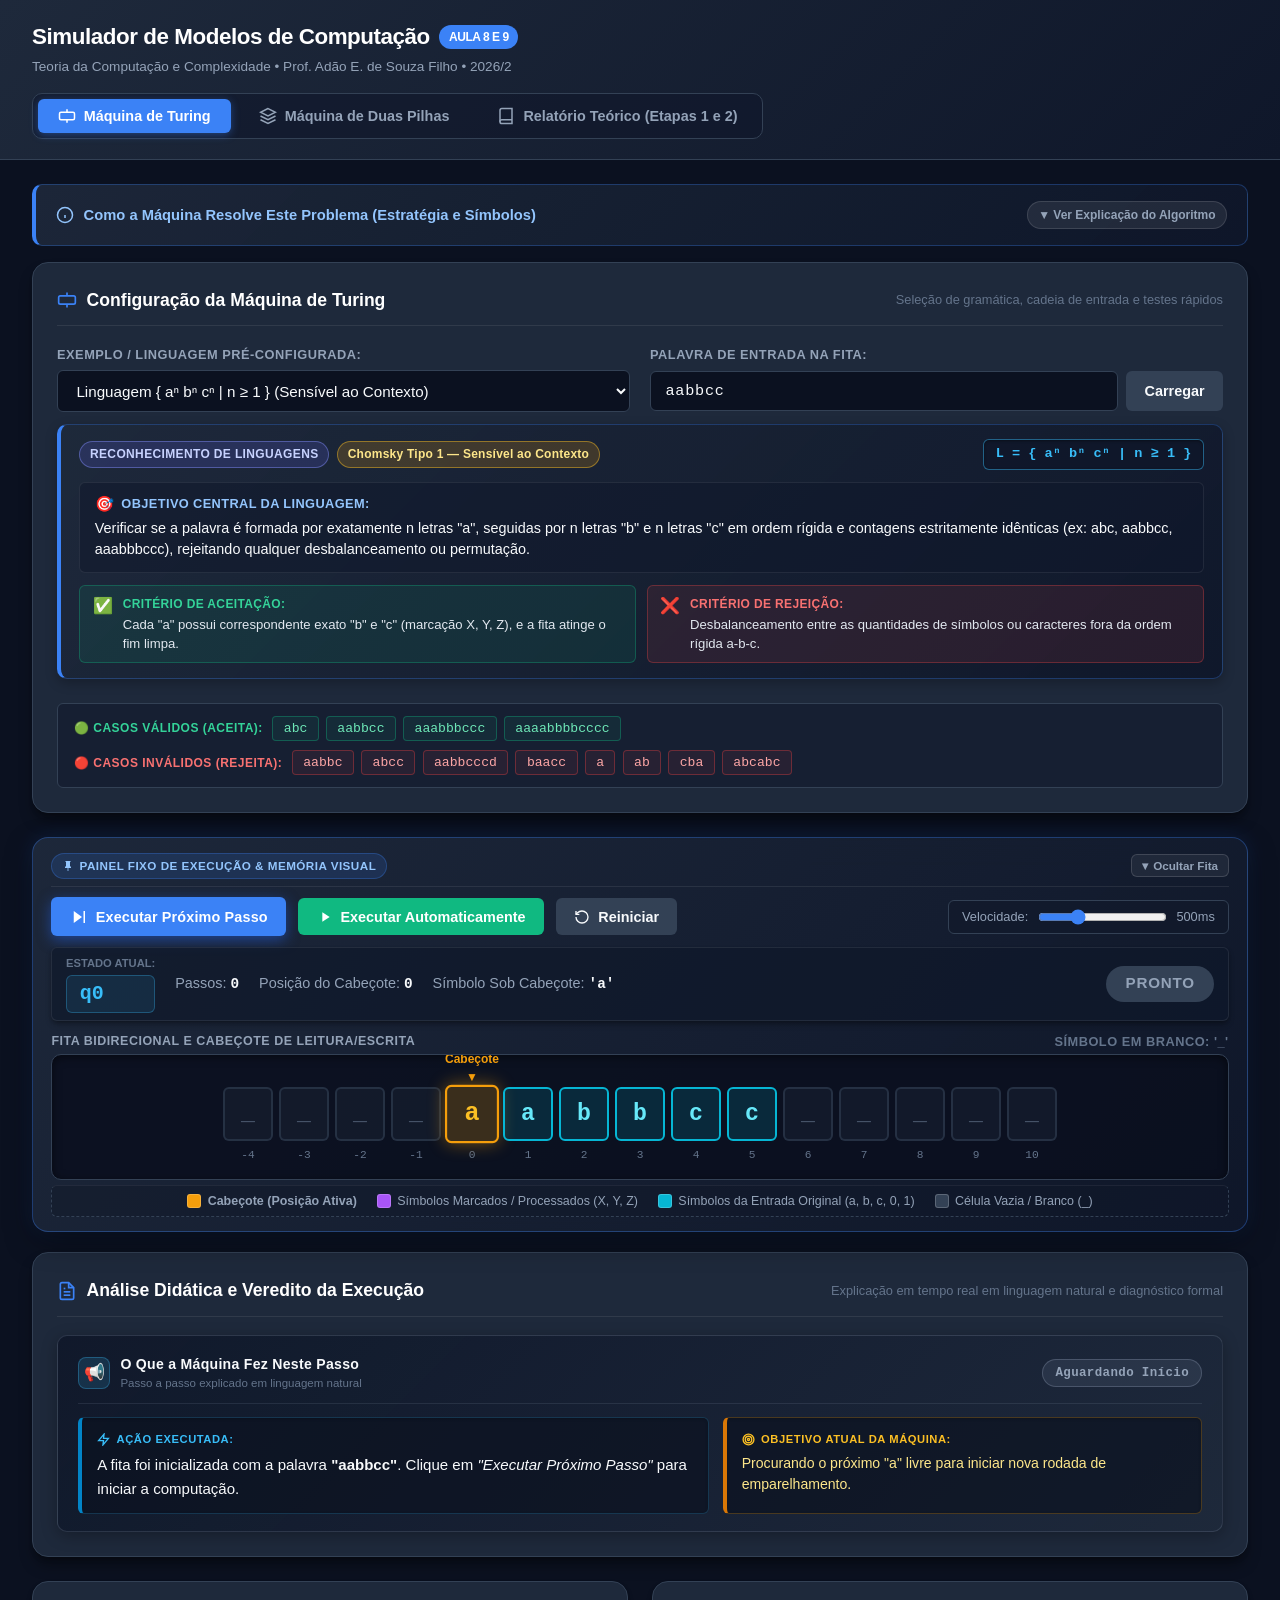
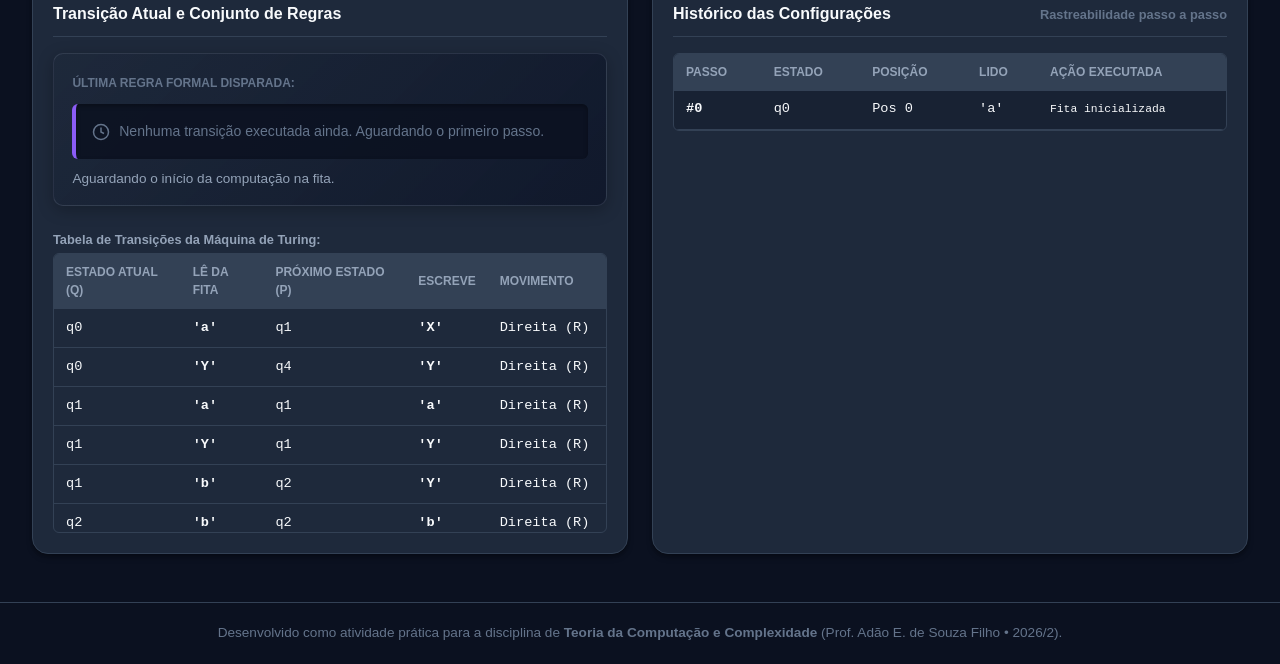
==== commit db1ee6f4: "r" ====
--- a/index.html
+++ b/index.html
@@ -4,7 +4,19 @@
     <meta charset="UTF-8">
     <meta name="viewport" content="width=device-width, initial-scale=1.0">
     <title>Simulador de Modelos de Computação | Teoria da Computação</title>
-    <link rel="stylesheet" href="style.css">
+    <meta http-equiv="Cache-Control" content="no-cache, no-store, must-revalidate">
+    <meta http-equiv="Pragma" content="no-cache">
+    <meta http-equiv="Expires" content="0">
+    <script>
+        if ('scrollRestoration' in history) {
+            history.scrollRestoration = 'manual';
+        }
+        window.scrollTo(0, 0);
+
+        // Desativa globalmente scrollIntoView para evitar saltos indesejados de rolagem
+        Element.prototype.scrollIntoView = function() {};
+    </script>
+    <link rel="stylesheet" href="style.css?v=20261007_v6">
 </head>
 <body>
 
@@ -22,15 +34,15 @@
 
         <nav class="nav-tabs">
             <!-- Máquina de Turing como PRIMEIRA aba e ativa por padrão -->
-            <button class="tab-btn active" data-tab="tab-turing">
+            <button type="button" class="tab-btn active" data-tab="tab-turing">
                 <svg width="18" height="18" viewBox="0 0 24 24" fill="none" stroke="currentColor" stroke-width="2"><rect x="2" y="7" width="20" height="10" rx="2"/><path d="M6 12h.01M10 12h.01M14 12h.01M18 12h.01"/><path d="M12 3v4M12 17v4"/></svg>
                 Máquina de Turing
             </button>
-            <button class="tab-btn" data-tab="tab-two-stack">
+            <button type="button" class="tab-btn" data-tab="tab-two-stack">
                 <svg width="18" height="18" viewBox="0 0 24 24" fill="none" stroke="currentColor" stroke-width="2"><path d="M12 2L2 7l10 5 10-5-10-5zM2 17l10 5 10-5M2 12l10 5 10-5"/></svg>
                 Máquina de Duas Pilhas
             </button>
-            <button class="tab-btn" data-tab="tab-theory">
+            <button type="button" class="tab-btn" data-tab="tab-theory">
                 <svg width="18" height="18" viewBox="0 0 24 24" fill="none" stroke="currentColor" stroke-width="2"><path d="M4 19.5A2.5 2.5 0 0 1 6.5 17H20"/><path d="M6.5 2H20v20H6.5A2.5 2.5 0 0 1 4 19.5v-15A2.5 2.5 0 0 1 6.5 2z"/></svg>
                 Relatório Teórico (Etapas 1 e 2)
             </button>
@@ -65,18 +77,17 @@
             </details>
 
             <!-- ============================================================== -->
-            <!-- COCKPIT UNIFICADO: CONFIGURAÇÃO, CONTROLE & RESULTADOS         -->
+            <!-- 1. CONFIGURAÇÃO DA MÁQUINA DE TURING                           -->
             <!-- ============================================================== -->
             <div class="cockpit-card">
                 <div class="cockpit-header">
                     <div class="cockpit-title">
                         <svg width="20" height="20" viewBox="0 0 24 24" fill="none" stroke="currentColor" stroke-width="2"><rect x="2" y="7" width="20" height="10" rx="2"/><path d="M6 12h.01M10 12h.01M14 12h.01M18 12h.01"/><path d="M12 3v4M12 17v4"/></svg>
-                        <span>Painel de Controle e Resultados — Máquina de Turing</span>
-                    </div>
-                    <span class="cockpit-subtitle">Configuração, execução passo a passo e fita de memória integradas</span>
-                </div>
-
-                <!-- 1. Configuração e Entrada -->
+                        <span>Configuração da Máquina de Turing</span>
+                    </div>
+                    <span class="cockpit-subtitle">Seleção de gramática, cadeia de entrada e testes rápidos</span>
+                </div>
+
                 <div class="cockpit-config-panel">
                     <div class="panel-row">
                         <div class="form-group flex-1">
@@ -88,7 +99,41 @@
                             <label for="tm-input-string">Palavra de Entrada na Fita:</label>
                             <div class="input-with-button">
                                 <input type="text" id="tm-input-string" placeholder="Digite a fita inicial (ex: aabbcc)...">
-                                <button id="tm-btn-load" class="btn btn-secondary">Carregar</button>
+                                <button type="button" id="tm-btn-load" class="btn btn-secondary">Carregar</button>
+                            </div>
+                        </div>
+                    </div>
+
+                    <!-- Card de Destaque da Linguagem Pré-Configurada (Objetivo, Chomsky e Critérios) -->
+                    <div class="preset-showcase-card" id="tm-preset-showcase">
+                        <div class="preset-showcase-header">
+                            <div class="preset-badge-group">
+                                <span class="badge-cat" id="tm-showcase-cat">Categoria</span>
+                                <span class="badge-chomsky" id="tm-showcase-chomsky">Chomsky Tipo</span>
+                            </div>
+                            <div class="preset-formula-badge" id="tm-showcase-formula">L = ...</div>
+                        </div>
+                        <div class="preset-goal-block">
+                            <div class="preset-goal-title">
+                                <span class="preset-goal-icon">🎯</span>
+                                <span>Objetivo Central da Linguagem:</span>
+                            </div>
+                            <p class="preset-goal-text" id="tm-showcase-goal"></p>
+                        </div>
+                        <div class="preset-rules-grid">
+                            <div class="preset-rule-pill rule-accept">
+                                <span class="rule-icon">✅</span>
+                                <div class="rule-content">
+                                    <span class="rule-label">Critério de Aceitação:</span>
+                                    <span class="rule-desc" id="tm-showcase-accept-rule"></span>
+                                </div>
+                            </div>
+                            <div class="preset-rule-pill rule-reject">
+                                <span class="rule-icon">❌</span>
+                                <div class="rule-content">
+                                    <span class="rule-label">Critério de Rejeição:</span>
+                                    <span class="rule-desc" id="tm-showcase-reject-rule"></span>
+                                </div>
                             </div>
                         </div>
                     </div>
@@ -96,18 +141,34 @@
                     <!-- Bateria de testes rápidos categorizados -->
                     <div class="quick-tests-container" id="tm-quick-tests"></div>
                 </div>
-
-                <!-- 2. Barra de Ações (com botão Passo a Passo destacado e sticky) -->
+            </div>
+
+            <!-- ============================================================== -->
+            <!-- 2. DOCK DE EXECUÇÃO STICKY: FITA E CONTROLES FIXOS NA TELA     -->
+            <!-- ============================================================== -->
+            <div class="sticky-execution-dock" id="tm-sticky-dock">
+                <div class="dock-header-bar">
+                    <div class="dock-pinned-badge">
+                        <svg width="12" height="12" viewBox="0 0 24 24" fill="currentColor"><path d="M16 12V4h1V2H7v2h1v8l-2 2v2h5.2v6h1.6v-6H18v-2l-2-2z"/></svg>
+                        <span>Painel Fixo de Execução &amp; Memória Visual</span>
+                    </div>
+                    <button type="button" class="dock-toggle-btn" id="tm-dock-toggle-btn" title="Minimizar ou expandir a fita gráfica">
+                        <span id="tm-dock-toggle-icon">▾</span>
+                        <span id="tm-dock-toggle-text">Ocultar Fita</span>
+                    </button>
+                </div>
+
+                <!-- Barra de Ações (com botão Passo a Passo destacado) -->
                 <div class="action-bar sticky-action-bar">
-                    <button id="tm-btn-step" class="btn btn-primary btn-step-highlight" title="Executar um passo individual">
+                    <button type="button" id="tm-btn-step" class="btn btn-primary btn-step-highlight" title="Executar um passo individual">
                         <svg width="18" height="18" viewBox="0 0 24 24" fill="currentColor"><path d="M5 4v16l11-8L5 4zm13 0h2v16h-2V4z"/></svg>
                         Executar Próximo Passo
                     </button>
-                    <button id="tm-btn-auto" class="btn btn-success" title="Iniciar execução contínua">
+                    <button type="button" id="tm-btn-auto" class="btn btn-success" title="Iniciar execução contínua">
                         <svg width="16" height="16" viewBox="0 0 24 24" fill="currentColor"><path d="M8 5v14l11-7z"/></svg>
                         <span id="tm-btn-auto-text">Executar Automaticamente</span>
                     </button>
-                    <button id="tm-btn-reset" class="btn btn-secondary" title="Reiniciar máquina para a fita original">
+                    <button type="button" id="tm-btn-reset" class="btn btn-secondary" title="Reiniciar máquina para a fita original">
                         <svg width="16" height="16" viewBox="0 0 24 24" fill="none" stroke="currentColor" stroke-width="2"><path d="M3 12a9 9 0 1 0 9-9 9.75 9.75 0 0 0-6.74 2.74L3 8"/><path d="M3 3v5h5"/></svg>
                         Reiniciar
                     </button>
@@ -119,7 +180,7 @@
                     </div>
                 </div>
 
-                <!-- 3. Resultados Imediatos: Faixa de Status da Máquina -->
+                <!-- Faixa de Status da Máquina -->
                 <div class="status-banner">
                     <div class="status-left">
                         <div class="state-badge-box">
@@ -144,56 +205,96 @@
                     <div id="tm-reason-box" class="halt-reason-box" style="display: none;"></div>
                 </div>
 
-                <!-- 4. Resultados Imediatos: Narração em Tempo Real -->
+                <!-- Memória Visual da Fita de Turing (Fixada na tela com a dock) -->
+                <div class="dock-memory-area" id="tm-dock-memory-area">
+                    <div class="tape-cockpit-block">
+                        <div class="cockpit-section-title">
+                            <span>Fita Bidirecional e Cabeçote de Leitura/Escrita</span>
+                            <span style="font-size: 0.8rem; color: var(--text-muted);">Símbolo em branco: '_'</span>
+                        </div>
+
+                        <div class="turing-tape-viewport" id="tm-tape-viewport">
+                            <div class="turing-tape-track" id="tm-tape-track">
+                                <!-- Células geradas via script -->
+                            </div>
+                        </div>
+
+                        <!-- Legenda de Cores da Fita -->
+                        <div class="tape-legend">
+                            <div class="legend-item">
+                                <div class="legend-swatch swatch-head"></div>
+                                <span><strong>Cabeçote (Posição Ativa)</strong></span>
+                            </div>
+                            <div class="legend-item">
+                                <div class="legend-swatch swatch-marked"></div>
+                                <span>Símbolos Marcados / Processados (X, Y, Z)</span>
+                            </div>
+                            <div class="legend-item">
+                                <div class="legend-swatch swatch-original"></div>
+                                <span>Símbolos da Entrada Original (a, b, c, 0, 1)</span>
+                            </div>
+                            <div class="legend-item">
+                                <div class="legend-swatch swatch-blank"></div>
+                                <span>Célula Vazia / Branco (_)</span>
+                            </div>
+                        </div>
+                    </div>
+                </div>
+            </div>
+
+            <!-- ============================================================== -->
+            <!-- 3. PAINEL DIDÁTICO: NARRAÇÃO DO PASSO & VEREDITO FINAL         -->
+            <!-- ============================================================== -->
+            <div class="cockpit-card">
+                <div class="cockpit-header">
+                    <div class="cockpit-title">
+                        <svg width="20" height="20" viewBox="0 0 24 24" fill="none" stroke="currentColor" stroke-width="2"><path d="M14 2H6a2 2 0 0 0-2 2v16a2 2 0 0 0 2 2h12a2 2 0 0 0 2-2V8z"/><polyline points="14 2 14 8 20 8"/><line x1="16" y1="13" x2="8" y2="13"/><line x1="16" y1="17" x2="8" y2="17"/><polyline points="10 9 9 9 8 9"/></svg>
+                        <span>Análise Didática e Veredito da Execução</span>
+                    </div>
+                    <span class="cockpit-subtitle">Explicação em tempo real em linguagem natural e diagnóstico formal</span>
+                </div>
+
+                <!-- Narração em Tempo Real -->
                 <div class="narration-card" id="tm-narration-box">
                     <div class="narration-header">
-                        <span>📢 O Que a Máquina Fez Neste Passo:</span>
-                        <span style="font-size: 0.75rem; color: var(--text-muted);">Passo a Passo Explicado</span>
-                    </div>
-                    <div class="narration-body" id="tm-narration-text">
-                        Clique em "Executar Próximo Passo" para iniciar a leitura e transformação da fita.
-                    </div>
-                    <div class="narration-next-goal" id="tm-narration-goal-container">
-                        <span>🎯 <strong>Objetivo Atual:</strong></span>
-                        <span id="tm-narration-goal-text">Aguardando início...</span>
-                    </div>
-                </div>
-
-                <!-- 5. Resultados Imediatos: Memória Visual da Fita de Turing -->
-                <div class="tape-cockpit-block">
-                    <div class="cockpit-section-title">
-                        <span>Fita Bidirecional e Cabeçote de Leitura/Escrita</span>
-                        <span style="font-size: 0.8rem; color: var(--text-muted);">Símbolo em branco: '_'</span>
-                    </div>
-
-                    <div class="turing-tape-viewport" id="tm-tape-viewport">
-                        <div class="turing-tape-track" id="tm-tape-track">
-                            <!-- Células geradas via script -->
-                        </div>
-                    </div>
-
-                    <!-- Legenda de Cores da Fita -->
-                    <div class="tape-legend">
-                        <div class="legend-item">
-                            <div class="legend-swatch swatch-head"></div>
-                            <span><strong>Cabeçote (Posição Ativa)</strong></span>
-                        </div>
-                        <div class="legend-item">
-                            <div class="legend-swatch swatch-marked"></div>
-                            <span>Símbolos Marcados / Processados (X, Y, Z)</span>
-                        </div>
-                        <div class="legend-item">
-                            <div class="legend-swatch swatch-original"></div>
-                            <span>Símbolos da Entrada Original (a, b, c, 0, 1)</span>
-                        </div>
-                        <div class="legend-item">
-                            <div class="legend-swatch swatch-blank"></div>
-                            <span>Célula Vazia / Branco (_)</span>
-                        </div>
-                    </div>
-                </div>
-
-                <!-- 6. Resultados Imediatos: Banner de Veredito Final Didático -->
+                        <div class="narration-title-wrap">
+                            <span class="narration-icon-badge">📢</span>
+                            <div>
+                                <div class="narration-title">O Que a Máquina Fez Neste Passo</div>
+                                <div class="narration-subtitle">Passo a passo explicado em linguagem natural</div>
+                            </div>
+                        </div>
+                        <div class="narration-step-pill pill-ready" id="tm-narration-step-pill">
+                            Aguardando Início
+                        </div>
+                    </div>
+
+                    <div class="narration-main-content">
+                        <!-- Painel Ação Executada -->
+                        <div class="narration-action-pane">
+                            <div class="narration-pane-tag tag-action">
+                                <svg width="13" height="13" viewBox="0 0 24 24" fill="none" stroke="currentColor" stroke-width="2.5"><polygon points="13 2 3 14 12 14 11 22 21 10 12 10 13 2"/></svg>
+                                <span>Ação Executada:</span>
+                            </div>
+                            <div class="narration-body" id="tm-narration-text">
+                                Clique em "Executar Próximo Passo" para iniciar a leitura e transformação da fita.
+                            </div>
+                        </div>
+
+                        <!-- Painel Objetivo da Unidade de Controle -->
+                        <div class="narration-goal-pane" id="tm-narration-goal-container">
+                            <div class="narration-pane-tag tag-goal">
+                                <svg width="13" height="13" viewBox="0 0 24 24" fill="none" stroke="currentColor" stroke-width="2.5"><circle cx="12" cy="12" r="10"/><circle cx="12" cy="12" r="6"/><circle cx="12" cy="12" r="2"/></svg>
+                                <span>Objetivo Atual da Máquina:</span>
+                            </div>
+                            <div class="narration-goal-content" id="tm-narration-goal-text">
+                                Aguardando início...
+                            </div>
+                        </div>
+                    </div>
+                </div>
+
+                <!-- Banner de Veredito Final Didático -->
                 <div class="verdict-banner" id="tm-verdict-banner">
                     <div class="verdict-header" id="tm-verdict-title">
                         <!-- Título do Veredito -->
@@ -232,7 +333,12 @@
 
                     <div class="active-transition-card">
                         <span style="font-size: 0.75rem; color: var(--text-muted); text-transform: uppercase; font-weight: 700;">Última Regra Formal Disparada:</span>
-                        <div class="transition-formula" id="tm-active-trans-formula">Nenhuma transição executada ainda.</div>
+                        <div class="transition-formula" id="tm-active-trans-formula">
+                            <div class="tf-empty-state">
+                                <svg width="18" height="18" viewBox="0 0 24 24" fill="none" stroke="currentColor" stroke-width="2"><circle cx="12" cy="12" r="10"/><polyline points="12 6 12 12 16 14"/></svg>
+                                <span>Nenhuma transição executada ainda. Aguardando o primeiro passo.</span>
+                            </div>
+                        </div>
                         <div class="transition-desc" id="tm-active-trans-desc">Aguardando o início da computação na fita.</div>
                     </div>
 
@@ -303,18 +409,17 @@
             </details>
 
             <!-- ============================================================== -->
-            <!-- COCKPIT UNIFICADO: CONFIGURAÇÃO, CONTROLE & RESULTADOS         -->
+            <!-- 1. CONFIGURAÇÃO DA MÁQUINA DE DUAS PILHAS                      -->
             <!-- ============================================================== -->
             <div class="cockpit-card">
                 <div class="cockpit-header">
                     <div class="cockpit-title">
                         <svg width="20" height="20" viewBox="0 0 24 24" fill="none" stroke="currentColor" stroke-width="2"><path d="M12 2L2 7l10 5 10-5-10-5zM2 17l10 5 10-5M2 12l10 5 10-5"/></svg>
-                        <span>Painel de Controle e Resultados — Máquina de Duas Pilhas</span>
-                    </div>
-                    <span class="cockpit-subtitle">Configuração, execução passo a passo e tubos de memória das pilhas integrados</span>
-                </div>
-
-                <!-- 1. Configuração e Entrada -->
+                        <span>Configuração da Máquina de Duas Pilhas</span>
+                    </div>
+                    <span class="cockpit-subtitle">Seleção de gramática, cadeia de entrada e testes rápidos</span>
+                </div>
+
                 <div class="cockpit-config-panel">
                     <div class="panel-row">
                         <div class="form-group flex-1">
@@ -326,7 +431,41 @@
                             <label for="ts-input-string">Palavra de Entrada:</label>
                             <div class="input-with-button">
                                 <input type="text" id="ts-input-string" placeholder="Digite a cadeia (ex: aabbcc)...">
-                                <button id="ts-btn-load" class="btn btn-secondary">Carregar</button>
+                                <button type="button" id="ts-btn-load" class="btn btn-secondary">Carregar</button>
+                            </div>
+                        </div>
+                    </div>
+
+                    <!-- Card de Destaque da Linguagem Pré-Configurada (Objetivo, Chomsky e Critérios) -->
+                    <div class="preset-showcase-card" id="ts-preset-showcase">
+                        <div class="preset-showcase-header">
+                            <div class="preset-badge-group">
+                                <span class="badge-cat" id="ts-showcase-cat">Categoria</span>
+                                <span class="badge-chomsky" id="ts-showcase-chomsky">Chomsky Tipo</span>
+                            </div>
+                            <div class="preset-formula-badge" id="ts-showcase-formula">L = ...</div>
+                        </div>
+                        <div class="preset-goal-block">
+                            <div class="preset-goal-title">
+                                <span class="preset-goal-icon">🎯</span>
+                                <span>Objetivo Central da Linguagem:</span>
+                            </div>
+                            <p class="preset-goal-text" id="ts-showcase-goal"></p>
+                        </div>
+                        <div class="preset-rules-grid">
+                            <div class="preset-rule-pill rule-accept">
+                                <span class="rule-icon">✅</span>
+                                <div class="rule-content">
+                                    <span class="rule-label">Critério de Aceitação:</span>
+                                    <span class="rule-desc" id="ts-showcase-accept-rule"></span>
+                                </div>
+                            </div>
+                            <div class="preset-rule-pill rule-reject">
+                                <span class="rule-icon">❌</span>
+                                <div class="rule-content">
+                                    <span class="rule-label">Critério de Rejeição:</span>
+                                    <span class="rule-desc" id="ts-showcase-reject-rule"></span>
+                                </div>
                             </div>
                         </div>
                     </div>
@@ -334,18 +473,34 @@
                     <!-- Bateria de testes rápidos categorizados -->
                     <div class="quick-tests-container" id="ts-quick-tests"></div>
                 </div>
-
-                <!-- 2. Barra de Ações (com botão Passo a Passo destacado e sticky) -->
+            </div>
+
+            <!-- ============================================================== -->
+            <!-- 2. DOCK DE EXECUÇÃO STICKY: PILHAS E CONTROLES FIXOS NA TELA   -->
+            <!-- ============================================================== -->
+            <div class="sticky-execution-dock" id="ts-sticky-dock">
+                <div class="dock-header-bar">
+                    <div class="dock-pinned-badge">
+                        <svg width="12" height="12" viewBox="0 0 24 24" fill="currentColor"><path d="M16 12V4h1V2H7v2h1v8l-2 2v2h5.2v6h1.6v-6H18v-2l-2-2z"/></svg>
+                        <span>Painel Fixo de Execução &amp; Memória Visual</span>
+                    </div>
+                    <button type="button" class="dock-toggle-btn" id="ts-dock-toggle-btn" title="Minimizar ou expandir os tubos das pilhas">
+                        <span id="ts-dock-toggle-icon">▾</span>
+                        <span id="ts-dock-toggle-text">Ocultar Pilhas</span>
+                    </button>
+                </div>
+
+                <!-- Barra de Ações (com botão Passo a Passo destacado) -->
                 <div class="action-bar sticky-action-bar">
-                    <button id="ts-btn-step" class="btn btn-primary btn-step-highlight" title="Executar um passo individual">
+                    <button type="button" id="ts-btn-step" class="btn btn-primary btn-step-highlight" title="Executar um passo individual">
                         <svg width="18" height="18" viewBox="0 0 24 24" fill="currentColor"><path d="M5 4v16l11-8L5 4zm13 0h2v16h-2V4z"/></svg>
                         Executar Próximo Passo
                     </button>
-                    <button id="ts-btn-auto" class="btn btn-success" title="Iniciar execução contínua">
+                    <button type="button" id="ts-btn-auto" class="btn btn-success" title="Iniciar execução contínua">
                         <svg width="16" height="16" viewBox="0 0 24 24" fill="currentColor"><path d="M8 5v14l11-7z"/></svg>
                         <span id="ts-btn-auto-text">Executar Automaticamente</span>
                     </button>
-                    <button id="ts-btn-reset" class="btn btn-secondary" title="Reiniciar máquina para a entrada original">
+                    <button type="button" id="ts-btn-reset" class="btn btn-secondary" title="Reiniciar máquina para a entrada original">
                         <svg width="16" height="16" viewBox="0 0 24 24" fill="none" stroke="currentColor" stroke-width="2"><path d="M3 12a9 9 0 1 0 9-9 9.75 9.75 0 0 0-6.74 2.74L3 8"/><path d="M3 3v5h5"/></svg>
                         Reiniciar
                     </button>
@@ -357,7 +512,7 @@
                     </div>
                 </div>
 
-                <!-- 3. Resultados Imediatos: Status da Máquina de 2 Pilhas -->
+                <!-- Status da Máquina de 2 Pilhas -->
                 <div class="status-banner">
                     <div class="status-left">
                         <div class="state-badge-box">
@@ -379,58 +534,102 @@
                     <div id="ts-reason-box" class="halt-reason-box" style="display: none;"></div>
                 </div>
 
-                <!-- 4. Resultados Imediatos: Narração ao Vivo -->
+                <!-- Memória Visual das Pilhas (Fixada na tela com a dock) -->
+                <div class="dock-memory-area" id="ts-dock-memory-area">
+                    <div class="stacks-cockpit-block">
+                        <div class="cockpit-section-title">
+                            <span>Memória Visual das Pilhas &amp; Fita de Entrada</span>
+                            <span style="font-size: 0.8rem; color: var(--text-muted);">Acesso estrito aos topos das pilhas (LIFO)</span>
+                        </div>
+
+                        <!-- Fita de fluxo da entrada -->
+                        <div class="input-stream-container">
+                            <div class="input-stream-label">
+                                <span>Fluxo de Leitura da Entrada:</span>
+                                <span id="ts-stream-pointer">Posição: 0</span>
+                            </div>
+                            <div class="input-cells-stream" id="ts-input-stream"></div>
+                        </div>
+
+                        <!-- Tubos verticais das duas pilhas -->
+                        <div class="stacks-visualizer-container">
+                            <!-- Pilha 1 -->
+                            <div class="stack-column stack-1">
+                                <div class="stack-header">
+                                    <div class="stack-name">Pilha 1 (P₁)</div>
+                                    <div class="stack-top-badge" id="ts-p1-top-info">Topo: $</div>
+                                </div>
+                                <div class="stack-tube" id="ts-stack-1-tube"></div>
+                                <div class="stack-tube-base"></div>
+                            </div>
+
+                            <!-- Pilha 2 -->
+                            <div class="stack-column stack-2">
+                                <div class="stack-header">
+                                    <div class="stack-name">Pilha 2 (P₂)</div>
+                                    <div class="stack-top-badge" id="ts-p2-top-info">Topo: $</div>
+                                </div>
+                                <div class="stack-tube" id="ts-stack-2-tube"></div>
+                                <div class="stack-tube-base"></div>
+                            </div>
+                        </div>
+                    </div>
+                </div>
+            </div>
+
+            <!-- ============================================================== -->
+            <!-- 3. PAINEL DIDÁTICO: NARRAÇÃO DO PASSO & VEREDITO FINAL         -->
+            <!-- ============================================================== -->
+            <div class="cockpit-card">
+                <div class="cockpit-header">
+                    <div class="cockpit-title">
+                        <svg width="20" height="20" viewBox="0 0 24 24" fill="none" stroke="currentColor" stroke-width="2"><path d="M14 2H6a2 2 0 0 0-2 2v16a2 2 0 0 0 2 2h12a2 2 0 0 0 2-2V8z"/><polyline points="14 2 14 8 20 8"/><line x1="16" y1="13" x2="8" y2="13"/><line x1="16" y1="17" x2="8" y2="17"/><polyline points="10 9 9 9 8 9"/></svg>
+                        <span>Análise Didática e Veredito da Execução</span>
+                    </div>
+                    <span class="cockpit-subtitle">Explicação em tempo real em linguagem natural e diagnóstico formal</span>
+                </div>
+
+                <!-- Narração ao Vivo -->
                 <div class="narration-card" id="ts-narration-box">
                     <div class="narration-header">
-                        <span>📢 O Que a Máquina Fez Neste Passo:</span>
-                        <span style="font-size: 0.75rem; color: var(--text-muted);">Passo a Passo Explicado</span>
-                    </div>
-                    <div class="narration-body" id="ts-narration-text">
-                        Clique em "Executar Próximo Passo" para iniciar a leitura da entrada e modificação das pilhas.
-                    </div>
-                </div>
-
-                <!-- 5. Resultados Imediatos: Memória Visual das Pilhas -->
-                <div class="stacks-cockpit-block">
-                    <div class="cockpit-section-title">
-                        <span>Memória Visual das Pilhas</span>
-                        <span style="font-size: 0.8rem; color: var(--text-muted);">Acesso estrito aos topos das pilhas</span>
-                    </div>
-
-                    <!-- Fita de fluxo da entrada -->
-                    <div class="input-stream-container">
-                        <div class="input-stream-label">
-                            <span>Fluxo de Leitura da Entrada:</span>
-                            <span id="ts-stream-pointer">Posição: 0</span>
-                        </div>
-                        <div class="input-cells-stream" id="ts-input-stream"></div>
-                    </div>
-
-                    <!-- Tubos verticais das duas pilhas -->
-                    <div class="stacks-visualizer-container">
-                        <!-- Pilha 1 -->
-                        <div class="stack-column stack-1">
-                            <div class="stack-header">
-                                <div class="stack-name">Pilha 1 (P₁)</div>
-                                <div class="stack-top-badge" id="ts-p1-top-info">Topo: $</div>
-                            </div>
-                            <div class="stack-tube" id="ts-stack-1-tube"></div>
-                            <div class="stack-tube-base"></div>
-                        </div>
-
-                        <!-- Pilha 2 -->
-                        <div class="stack-column stack-2">
-                            <div class="stack-header">
-                                <div class="stack-name">Pilha 2 (P₂)</div>
-                                <div class="stack-top-badge" id="ts-p2-top-info">Topo: $</div>
-                            </div>
-                            <div class="stack-tube" id="ts-stack-2-tube"></div>
-                            <div class="stack-tube-base"></div>
-                        </div>
-                    </div>
-                </div>
-
-                <!-- 6. Resultados Imediatos: Banner de Veredito - Duas Pilhas -->
+                        <div class="narration-title-wrap">
+                            <span class="narration-icon-badge">📢</span>
+                            <div>
+                                <div class="narration-title">O Que a Máquina Fez Neste Passo</div>
+                                <div class="narration-subtitle">Passo a passo explicado em linguagem natural</div>
+                            </div>
+                        </div>
+                        <div class="narration-step-pill pill-ready" id="ts-narration-step-pill">
+                            Aguardando Início
+                        </div>
+                    </div>
+
+                    <div class="narration-main-content">
+                        <!-- Painel Ação Executada -->
+                        <div class="narration-action-pane">
+                            <div class="narration-pane-tag tag-action">
+                                <svg width="13" height="13" viewBox="0 0 24 24" fill="none" stroke="currentColor" stroke-width="2.5"><polygon points="13 2 3 14 12 14 11 22 21 10 12 10 13 2"/></svg>
+                                <span>Ação Executada:</span>
+                            </div>
+                            <div class="narration-body" id="ts-narration-text">
+                                Clique em "Executar Próximo Passo" para iniciar a leitura da entrada e modificação das pilhas.
+                            </div>
+                        </div>
+
+                        <!-- Painel Objetivo da Unidade de Controle -->
+                        <div class="narration-goal-pane" id="ts-narration-goal-container">
+                            <div class="narration-pane-tag tag-goal">
+                                <svg width="13" height="13" viewBox="0 0 24 24" fill="none" stroke="currentColor" stroke-width="2.5"><circle cx="12" cy="12" r="10"/><circle cx="12" cy="12" r="6"/><circle cx="12" cy="12" r="2"/></svg>
+                                <span>Objetivo Atual da Máquina:</span>
+                            </div>
+                            <div class="narration-goal-content" id="ts-narration-goal-text">
+                                Aguardando início...
+                            </div>
+                        </div>
+                    </div>
+                </div>
+
+                <!-- Banner de Veredito - Duas Pilhas -->
                 <div class="verdict-banner" id="ts-verdict-banner">
                     <div class="verdict-header" id="ts-verdict-title"></div>
                     <div class="verdict-explanation" id="ts-verdict-desc"></div>
@@ -465,7 +664,12 @@
 
                     <div class="active-transition-card">
                         <span style="font-size: 0.75rem; color: var(--text-muted); text-transform: uppercase; font-weight: 700;">Última Regra Formal Disparada:</span>
-                        <div class="transition-formula" id="ts-active-trans-formula">Nenhuma transição executada ainda.</div>
+                        <div class="transition-formula" id="ts-active-trans-formula">
+                            <div class="tf-empty-state">
+                                <svg width="18" height="18" viewBox="0 0 24 24" fill="none" stroke="currentColor" stroke-width="2"><circle cx="12" cy="12" r="10"/><polyline points="12 6 12 12 16 14"/></svg>
+                                <span>Nenhuma transição executada ainda. Aguardando o primeiro passo.</span>
+                            </div>
+                        </div>
                         <div class="transition-desc" id="ts-active-trans-desc">Clique em "Executar Próximo Passo" para iniciar.</div>
                     </div>
 
@@ -611,10 +815,10 @@
         Desenvolvido como atividade prática para a disciplina de <strong>Teoria da Computação e Complexidade</strong> (Prof. Adão E. de Souza Filho &bull; 2026/2).
     </footer>
 
-    <!-- Scripts do Simulador -->
-    <script src="js/two_stack_machine.js"></script>
-    <script src="js/turing_machine.js"></script>
-    <script src="js/examples.js"></script>
-    <script src="js/app.js"></script>
+    <!-- Scripts do Simulador com Cache Buster -->
+    <script src="js/two_stack_machine.js?v=20261007_v6"></script>
+    <script src="js/turing_machine.js?v=20261007_v6"></script>
+    <script src="js/examples.js?v=20261007_v6"></script>
+    <script src="js/app.js?v=20261007_v6"></script>
 </body>
 </html>
--- a/style.css
+++ b/style.css
@@ -37,10 +37,15 @@
     --font-mono: "Fira Code", "Cascadia Code", Consolas, Monaco, monospace;
 }
 
-* {
+*, *::before, *::after {
     margin: 0;
     padding: 0;
     box-sizing: border-box;
+    overflow-anchor: none !important;
+}
+
+html, body {
+    overflow-anchor: none !important;
 }
 
 body {
@@ -211,6 +216,8 @@
     display: flex;
     justify-content: space-between;
     align-items: center;
+    flex-wrap: wrap;
+    gap: 0.25rem 0.5rem;
     margin-bottom: 0.5rem;
 }
 
@@ -227,13 +234,240 @@
     margin-bottom: 0;
 }
 
+/* ==========================================================================
+   DOCK DE EXECUÇÃO STICKY (MEMÓRIA GRÁFICA & CONTROLES SEMPRE VISÍVEIS NA TELA)
+   ========================================================================== */
+.sticky-execution-dock {
+    position: sticky;
+    top: 10px;
+    z-index: 45;
+    background: linear-gradient(135deg, rgba(30, 41, 59, 0.96) 0%, rgba(15, 23, 42, 0.98) 100%);
+    backdrop-filter: blur(14px);
+    -webkit-backdrop-filter: blur(14px);
+    border: 1px solid rgba(59, 130, 246, 0.35);
+    border-radius: var(--radius-lg);
+    padding: 0.9rem 1.15rem;
+    box-shadow: 0 10px 30px -5px rgba(0, 0, 0, 0.6), 0 0 20px rgba(59, 130, 246, 0.15);
+    margin-bottom: 1.25rem;
+    display: flex;
+    flex-direction: column;
+    gap: 0.65rem;
+    transition: border-color 0.25s ease, box-shadow 0.25s ease;
+}
+
+.sticky-execution-dock:hover {
+    border-color: rgba(96, 165, 250, 0.55);
+}
+
+.sticky-execution-dock.is-running {
+    border-color: #38bdf8;
+    box-shadow: 0 10px 32px -4px rgba(0, 0, 0, 0.65), 0 0 25px rgba(56, 189, 248, 0.35);
+}
+
+.sticky-execution-dock.status-accepted {
+    border-color: #10b981;
+    box-shadow: 0 10px 32px -4px rgba(0, 0, 0, 0.65), 0 0 25px rgba(16, 185, 129, 0.3);
+}
+
+.sticky-execution-dock.status-rejected {
+    border-color: #ef4444;
+    box-shadow: 0 10px 32px -4px rgba(0, 0, 0, 0.65), 0 0 25px rgba(239, 68, 68, 0.3);
+}
+
+.dock-header-bar {
+    display: flex;
+    align-items: center;
+    justify-content: space-between;
+    gap: 0.5rem;
+    padding-bottom: 0.45rem;
+    border-bottom: 1px solid rgba(255, 255, 255, 0.08);
+    flex-wrap: wrap;
+}
+
+.dock-pinned-badge {
+    display: inline-flex;
+    align-items: center;
+    gap: 0.35rem;
+    font-size: 0.73rem;
+    font-weight: 700;
+    color: #93c5fd;
+    background: rgba(59, 130, 246, 0.15);
+    border: 1px solid rgba(59, 130, 246, 0.3);
+    padding: 0.2rem 0.6rem;
+    border-radius: 9999px;
+    text-transform: uppercase;
+    letter-spacing: 0.04em;
+}
+
+.dock-toggle-btn {
+    background: rgba(255, 255, 255, 0.06);
+    border: 1px solid rgba(255, 255, 255, 0.14);
+    color: var(--text-secondary);
+    font-size: 0.73rem;
+    font-weight: 600;
+    padding: 0.22rem 0.6rem;
+    border-radius: var(--radius-sm);
+    cursor: pointer;
+    display: inline-flex;
+    align-items: center;
+    gap: 0.35rem;
+    transition: all 0.2s ease;
+}
+
+.dock-toggle-btn:hover {
+    background: rgba(59, 130, 246, 0.2);
+    color: #ffffff;
+    border-color: var(--primary);
+}
+
+.dock-toggle-btn.is-collapsed {
+    background: rgba(245, 158, 11, 0.18);
+    border-color: rgba(245, 158, 11, 0.4);
+    color: #fde68a;
+}
+
+.sticky-execution-dock .action-bar {
+    background: transparent;
+    border: none;
+    padding: 0;
+    box-shadow: none;
+    position: static;
+    margin: 0;
+}
+
+.sticky-execution-dock .status-banner {
+    background: rgba(15, 23, 42, 0.65);
+    border: 1px solid rgba(255, 255, 255, 0.08);
+    border-radius: var(--radius-sm);
+    padding: 0.45rem 0.85rem;
+    margin: 0;
+}
+
+.dock-memory-area {
+    display: flex;
+    flex-direction: column;
+    gap: 0.35rem;
+    transition: all 0.25s ease;
+}
+
+.dock-memory-area.collapsed {
+    display: none;
+}
+
+.sticky-execution-dock .tape-cockpit-block,
+.sticky-execution-dock .stacks-cockpit-block {
+    background: transparent;
+    border: none;
+    padding: 0;
+    margin: 0;
+}
+
+.sticky-execution-dock .cockpit-section-title {
+    margin-bottom: 0.2rem;
+    font-size: 0.78rem;
+    flex-wrap: wrap;
+    gap: 0.2rem 0.5rem;
+}
+
+.sticky-execution-dock .turing-tape-viewport {
+    margin: 0.2rem 0 0.35rem 0;
+    padding: 2rem 1rem 0.95rem 1rem;
+    border-radius: var(--radius-md);
+    background: rgba(10, 15, 30, 0.85);
+    overflow-x: auto;
+    overflow-y: hidden;
+    -webkit-overflow-scrolling: touch;
+    scrollbar-width: thin;
+    scrollbar-color: rgba(59, 130, 246, 0.4) rgba(15, 23, 42, 0.3);
+}
+
+.sticky-execution-dock .turing-tape-viewport::-webkit-scrollbar {
+    height: 5px;
+}
+
+.sticky-execution-dock .turing-tape-viewport::-webkit-scrollbar-thumb {
+    background: rgba(59, 130, 246, 0.35);
+    border-radius: 4px;
+}
+
+.sticky-execution-dock .turing-tape-track {
+    display: inline-flex;
+    gap: 6px;
+    padding: 0 2.5rem;
+    min-width: 100%;
+    justify-content: safe center;
+    position: relative;
+}
+
+.sticky-execution-dock .tape-legend {
+    display: flex;
+    flex-wrap: wrap;
+    align-items: center;
+    justify-content: center;
+    gap: 0.5rem 1.25rem;
+    padding: 0.35rem 0.65rem;
+    margin-top: 0;
+    border-top: 1px solid rgba(255, 255, 255, 0.06);
+    font-size: 0.76rem;
+}
+
+.sticky-execution-dock .stacks-visualizer-container {
+    min-height: 180px;
+    padding: 0.55rem 1rem 0.65rem 1rem;
+    gap: 1.5rem;
+    border-radius: var(--radius-md);
+    background: rgba(10, 15, 30, 0.7);
+    display: flex;
+    justify-content: center;
+    align-items: flex-end;
+}
+
+.sticky-execution-dock .stack-column {
+    display: flex;
+    flex-direction: column;
+    align-items: center;
+    width: 150px;
+    transition: all 0.2s ease;
+}
+
+.sticky-execution-dock .stack-header {
+    text-align: center;
+    margin-bottom: 0.35rem;
+}
+
+.sticky-execution-dock .stack-name {
+    font-weight: 700;
+    font-size: 0.88rem;
+}
+
+.sticky-execution-dock .stack-top-badge {
+    font-size: 0.72rem;
+    color: var(--text-muted);
+    font-family: var(--font-mono);
+}
+
+.sticky-execution-dock .stack-tube {
+    width: 100%;
+    min-height: 135px;
+    max-height: 165px;
+    padding: 0.35rem;
+    gap: 0.25rem;
+}
+
+.sticky-execution-dock .stack-item {
+    padding: 0.28rem 0.15rem;
+    font-size: 0.92rem;
+}
+
+.sticky-execution-dock .input-stream-container {
+    margin-bottom: 0.35rem;
+    padding: 0.35rem 0.65rem;
+}
+
 /* Barra de Ações com Destaque e Sticky */
 .sticky-action-bar {
-    position: sticky;
-    top: 10px;
-    z-index: 30;
+    position: static;
     background: rgba(30, 41, 59, 0.95);
-    backdrop-filter: blur(10px);
     border: 1px solid rgba(59, 130, 246, 0.35);
     border-radius: var(--radius-md);
     padding: 0.85rem 1.2rem;
@@ -620,48 +854,386 @@
     font-size: 0.78rem;
 }
 
-/* Card de Narração em Tempo Real (Live Step Narration) */
+/* Card de Destaque da Linguagem Pré-Configurada (Preset Showcase) */
+.preset-showcase-card {
+    background: linear-gradient(135deg, rgba(30, 41, 59, 0.85) 0%, rgba(15, 23, 42, 0.95) 100%);
+    border: 1px solid rgba(59, 130, 246, 0.3);
+    border-left: 4px solid var(--primary);
+    border-radius: var(--radius-md);
+    padding: 0.9rem 1.15rem;
+    display: flex;
+    flex-direction: column;
+    gap: 0.75rem;
+    box-shadow: 0 4px 12px rgba(0, 0, 0, 0.25);
+    transition: all 0.2s ease;
+}
+
+.preset-showcase-card:hover {
+    border-color: rgba(96, 165, 250, 0.45);
+}
+
+.preset-showcase-header {
+    display: flex;
+    justify-content: space-between;
+    align-items: center;
+    flex-wrap: wrap;
+    gap: 0.6rem;
+}
+
+.preset-badge-group {
+    display: flex;
+    align-items: center;
+    gap: 0.5rem;
+    flex-wrap: wrap;
+}
+
+.badge-cat {
+    background: rgba(99, 102, 241, 0.18);
+    border: 1px solid rgba(129, 140, 248, 0.45);
+    color: #c7d2fe;
+    padding: 0.2rem 0.6rem;
+    border-radius: 9999px;
+    font-size: 0.75rem;
+    font-weight: 600;
+    text-transform: uppercase;
+    letter-spacing: 0.03em;
+}
+
+.badge-chomsky {
+    background: rgba(245, 158, 11, 0.18);
+    border: 1px solid rgba(251, 191, 36, 0.45);
+    color: #fde68a;
+    padding: 0.2rem 0.6rem;
+    border-radius: 9999px;
+    font-size: 0.75rem;
+    font-weight: 700;
+    letter-spacing: 0.02em;
+}
+
+.preset-formula-badge {
+    background: rgba(15, 23, 42, 0.8);
+    border: 1px solid rgba(56, 189, 248, 0.45);
+    color: #38bdf8;
+    font-family: var(--font-mono);
+    font-weight: 700;
+    font-size: 0.85rem;
+    padding: 0.25rem 0.7rem;
+    border-radius: var(--radius-sm);
+    box-shadow: inset 0 1px 3px rgba(0, 0, 0, 0.4);
+}
+
+.preset-goal-block {
+    background: rgba(15, 23, 42, 0.5);
+    border: 1px solid rgba(255, 255, 255, 0.08);
+    border-radius: var(--radius-sm);
+    padding: 0.7rem 0.9rem;
+    display: flex;
+    flex-direction: column;
+    gap: 0.3rem;
+}
+
+.preset-goal-title {
+    display: flex;
+    align-items: center;
+    gap: 0.45rem;
+    font-size: 0.8rem;
+    font-weight: 800;
+    color: #93c5fd;
+    text-transform: uppercase;
+    letter-spacing: 0.03em;
+}
+
+.preset-goal-icon {
+    font-size: 0.95rem;
+    line-height: 1;
+}
+
+.preset-goal-text {
+    font-size: 0.9rem;
+    color: #f8fafc;
+    line-height: 1.5;
+    margin: 0;
+}
+
+.preset-rules-grid {
+    display: grid;
+    grid-template-columns: repeat(auto-fit, minmax(260px, 1fr));
+    gap: 0.65rem;
+}
+
+.preset-rule-pill {
+    display: flex;
+    align-items: flex-start;
+    gap: 0.6rem;
+    padding: 0.6rem 0.8rem;
+    border-radius: var(--radius-sm);
+    font-size: 0.82rem;
+    line-height: 1.45;
+}
+
+.preset-rule-pill.rule-accept {
+    background: rgba(16, 185, 129, 0.1);
+    border: 1px solid rgba(16, 185, 129, 0.32);
+}
+
+.preset-rule-pill.rule-accept .rule-label {
+    color: #34d399;
+    font-weight: 700;
+    display: block;
+    font-size: 0.75rem;
+    text-transform: uppercase;
+    letter-spacing: 0.03em;
+    margin-bottom: 0.1rem;
+}
+
+.preset-rule-pill.rule-accept .rule-desc {
+    color: #e2e8f0;
+}
+
+.preset-rule-pill.rule-reject {
+    background: rgba(239, 68, 68, 0.1);
+    border: 1px solid rgba(239, 68, 68, 0.32);
+}
+
+.preset-rule-pill.rule-reject .rule-label {
+    color: #f87171;
+    font-weight: 700;
+    display: block;
+    font-size: 0.75rem;
+    text-transform: uppercase;
+    letter-spacing: 0.03em;
+    margin-bottom: 0.1rem;
+}
+
+.preset-rule-pill.rule-reject .rule-desc {
+    color: #e2e8f0;
+}
+
+.preset-rule-pill .rule-icon {
+    font-size: 1rem;
+    line-height: 1.2;
+    flex-shrink: 0;
+}
+
+/* Card de Narração em Tempo Real (Live Step Narration) Aprimorado */
 .narration-card {
-    background: linear-gradient(135deg, rgba(15, 23, 42, 0.8) 0%, rgba(30, 41, 59, 0.8) 100%);
-    border: 1px solid var(--border-color);
+    background: linear-gradient(135deg, rgba(15, 23, 42, 0.9) 0%, rgba(30, 41, 59, 0.92) 100%);
+    border: 1px solid rgba(148, 163, 184, 0.2);
     border-radius: var(--radius-md);
-    padding: 1rem 1.25rem;
+    padding: 1.1rem 1.25rem;
     margin-bottom: 1.25rem;
-    box-shadow: var(--shadow-md);
+    box-shadow: 0 4px 16px rgba(0, 0, 0, 0.28);
+    transition: border-color 0.2s ease, box-shadow 0.2s ease;
+}
+
+.narration-card:hover {
+    border-color: rgba(56, 189, 248, 0.35);
 }
 
 .narration-header {
     display: flex;
     align-items: center;
     justify-content: space-between;
-    font-size: 0.8rem;
-    font-weight: 700;
+    margin-bottom: 0.85rem;
+    padding-bottom: 0.65rem;
+    border-bottom: 1px solid rgba(148, 163, 184, 0.14);
+    gap: 0.75rem;
+    flex-wrap: wrap;
+}
+
+.narration-title-wrap {
+    display: flex;
+    align-items: center;
+    gap: 0.65rem;
+}
+
+.narration-icon-badge {
+    display: flex;
+    align-items: center;
+    justify-content: center;
+    width: 32px;
+    height: 32px;
+    border-radius: 8px;
+    background: rgba(56, 189, 248, 0.15);
+    color: #38bdf8;
+    border: 1px solid rgba(56, 189, 248, 0.3);
+    font-size: 1.05rem;
+    flex-shrink: 0;
+}
+
+.narration-title {
+    font-size: 0.88rem;
+    font-weight: 700;
+    color: #f8fafc;
+    letter-spacing: 0.02em;
+}
+
+.narration-subtitle {
+    font-size: 0.72rem;
+    color: var(--text-muted);
+}
+
+.narration-step-pill {
+    display: inline-flex;
+    align-items: center;
+    gap: 0.35rem;
+    padding: 0.25rem 0.75rem;
+    border-radius: 9999px;
+    font-size: 0.78rem;
+    font-weight: 700;
+    letter-spacing: 0.03em;
+    font-family: var(--font-mono);
+    transition: all 0.2s ease;
+}
+
+.narration-step-pill.pill-ready {
+    background: rgba(100, 116, 139, 0.2);
+    color: #94a3b8;
+    border: 1px solid rgba(148, 163, 184, 0.3);
+}
+
+.narration-step-pill.pill-running {
+    background: rgba(59, 130, 246, 0.2);
+    color: #93c5fd;
+    border: 1px solid rgba(59, 130, 246, 0.4);
+    box-shadow: 0 0 10px rgba(59, 130, 246, 0.25);
+}
+
+.narration-step-pill.pill-accepted {
+    background: rgba(16, 185, 129, 0.2);
+    color: #6ee7b7;
+    border: 1px solid rgba(16, 185, 129, 0.4);
+    box-shadow: 0 0 10px rgba(16, 185, 129, 0.3);
+}
+
+.narration-step-pill.pill-rejected {
+    background: rgba(239, 68, 68, 0.2);
+    color: #fca5a5;
+    border: 1px solid rgba(239, 68, 68, 0.4);
+}
+
+/* Duas colunas para Ação e Objetivo */
+.narration-main-content {
+    display: grid;
+    grid-template-columns: 1.25fr 0.95fr;
+    gap: 0.85rem;
+    align-items: stretch;
+}
+
+@media (max-width: 820px) {
+    .narration-main-content {
+        grid-template-columns: 1fr;
+    }
+}
+
+.narration-action-pane {
+    background: rgba(11, 17, 32, 0.65);
+    border: 1px solid rgba(56, 189, 248, 0.2);
+    border-left: 4px solid #0284c7;
+    border-radius: var(--radius-sm);
+    padding: 0.8rem 0.95rem;
+    display: flex;
+    flex-direction: column;
+    gap: 0.35rem;
+    box-shadow: inset 0 1px 3px rgba(0, 0, 0, 0.2);
+}
+
+.narration-goal-pane {
+    background: rgba(11, 17, 32, 0.65);
+    border: 1px solid rgba(245, 158, 11, 0.25);
+    border-left: 4px solid #d97706;
+    border-radius: var(--radius-sm);
+    padding: 0.8rem 0.95rem;
+    display: flex;
+    flex-direction: column;
+    gap: 0.35rem;
+    box-shadow: inset 0 1px 3px rgba(0, 0, 0, 0.2);
+}
+
+.narration-pane-tag {
+    display: flex;
+    align-items: center;
+    gap: 0.4rem;
+    font-size: 0.7rem;
     text-transform: uppercase;
+    font-weight: 700;
+    letter-spacing: 0.05em;
+}
+
+.narration-pane-tag.tag-action {
     color: #38bdf8;
-    margin-bottom: 0.4rem;
-    letter-spacing: 0.05em;
+}
+
+.narration-pane-tag.tag-goal {
+    color: #fbbf24;
 }
 
 .narration-body {
-    font-size: 0.95rem;
-    color: #f1f5f9;
+    font-size: 0.94rem;
+    color: #f8fafc;
     font-weight: 500;
-    line-height: 1.5;
-}
-
-.narration-next-goal {
-    margin-top: 0.5rem;
-    padding-top: 0.5rem;
-    border-top: 1px dashed rgba(255, 255, 255, 0.1);
+    line-height: 1.55;
+}
+
+.narration-goal-content {
+    font-size: 0.88rem;
+    color: #fde68a;
+    font-weight: 500;
+    line-height: 1.45;
+}
+
+/* Tokens semânticos dentro do texto da narração */
+.nt-quote {
+    background: rgba(56, 189, 248, 0.18);
+    color: #7dd3fc;
+    border: 1px solid rgba(56, 189, 248, 0.35);
+    padding: 0.05rem 0.35rem;
+    border-radius: 4px;
+    font-family: var(--font-mono);
+    font-weight: 700;
+    font-size: 0.88rem;
+}
+
+.nt-dir {
+    display: inline-flex;
+    align-items: center;
+    gap: 0.2rem;
+    padding: 0.05rem 0.4rem;
+    border-radius: 4px;
+    font-weight: 700;
     font-size: 0.82rem;
-    color: #cbd5e1;
-    display: flex;
-    align-items: center;
-    gap: 0.4rem;
-}
-
-.narration-next-goal strong {
-    color: #f59e0b;
+    letter-spacing: 0.02em;
+}
+
+.nt-dir.nt-dir-r {
+    background: rgba(245, 158, 11, 0.2);
+    color: #fde047;
+    border: 1px solid rgba(245, 158, 11, 0.4);
+}
+
+.nt-dir.nt-dir-l {
+    background: rgba(236, 72, 153, 0.2);
+    color: #fbcfe8;
+    border: 1px solid rgba(236, 72, 153, 0.4);
+}
+
+.nt-status {
+    padding: 0.05rem 0.4rem;
+    border-radius: 4px;
+    font-weight: 700;
+    font-size: 0.82rem;
+}
+
+.nt-status.nt-status-acc {
+    background: rgba(16, 185, 129, 0.25);
+    color: #6ee7b7;
+    border: 1px solid rgba(16, 185, 129, 0.5);
+}
+
+.nt-status.nt-status-rej {
+    background: rgba(239, 68, 68, 0.25);
+    color: #fca5a5;
+    border: 1px solid rgba(239, 68, 68, 0.5);
 }
 
 /* Status Banner */
@@ -1020,30 +1592,263 @@
 .legend-swatch.swatch-original { background: #06b6d4; }
 .legend-swatch.swatch-blank { background: #334155; }
 
-/* Transition Display Card */
+/* Transition Display Card Enhanced */
 .active-transition-card {
-    background: rgba(15, 23, 42, 0.5);
-    border: 1px solid var(--border-color);
+    background: linear-gradient(135deg, rgba(30, 41, 59, 0.75) 0%, rgba(15, 23, 42, 0.9) 100%);
+    border: 1px solid rgba(148, 163, 184, 0.18);
     border-radius: var(--radius-md);
-    padding: 1rem;
+    padding: 1rem 1.15rem;
     margin-bottom: 1rem;
+    box-shadow: 0 4px 16px rgba(0, 0, 0, 0.25);
+    transition: border-color 0.2s ease, box-shadow 0.2s ease;
+}
+
+.active-transition-card:hover {
+    border-color: rgba(139, 92, 246, 0.35);
 }
 
 .transition-formula {
+    background: rgba(11, 17, 32, 0.85);
+    padding: 0.85rem 1rem;
+    border-radius: var(--radius-sm);
+    border-left: 4px solid #8b5cf6;
+    margin: 0.65rem 0;
+    box-shadow: inset 0 2px 4px rgba(0, 0, 0, 0.3);
+}
+
+/* Formula Math Line */
+.tf-math-line {
+    display: flex;
+    align-items: center;
+    flex-wrap: wrap;
+    gap: 0.3rem 0.4rem;
+    font-size: 1.05rem;
+    font-weight: 600;
     font-family: var(--font-mono);
-    font-size: 1.05rem;
-    color: #a78bfa;
-    background: rgba(0, 0, 0, 0.3);
-    padding: 0.5rem 0.8rem;
+    color: var(--text-primary);
+    padding-bottom: 0.5rem;
+}
+
+.tf-func {
+    color: #c084fc;
+    font-size: 1.35rem;
+    font-weight: 700;
+    font-family: "Cambria Math", "Georgia", serif;
+    font-style: italic;
+    margin-right: 0.1rem;
+    text-shadow: 0 0 10px rgba(192, 132, 252, 0.3);
+}
+
+.tf-punct {
+    color: #64748b;
+    font-size: 1.15rem;
+    font-weight: 400;
+}
+
+.tf-arrow {
+    color: #60a5fa;
+    font-size: 1.25rem;
+    font-weight: 700;
+    margin: 0 0.35rem;
+    text-shadow: 0 0 8px rgba(96, 165, 250, 0.4);
+    display: inline-flex;
+    align-items: center;
+}
+
+/* Semantic Badges / Tokens */
+.tf-token {
+    display: inline-flex;
+    align-items: center;
+    padding: 0.18rem 0.52rem;
+    border-radius: 5px;
+    font-size: 0.88rem;
+    font-family: var(--font-mono);
+    font-weight: 600;
+    letter-spacing: 0.02em;
+    cursor: default;
+    transition: transform 0.15s ease, box-shadow 0.15s ease;
+}
+
+.tf-token:hover {
+    transform: translateY(-1px);
+    box-shadow: 0 2px 8px rgba(0, 0, 0, 0.35);
+}
+
+.tf-token-state {
+    background: rgba(99, 102, 241, 0.18);
+    color: #c7d2fe;
+    border: 1px solid rgba(129, 140, 248, 0.4);
+}
+
+.tf-token-read {
+    background: rgba(6, 182, 212, 0.18);
+    color: #67e8f9;
+    border: 1px solid rgba(6, 182, 212, 0.4);
+}
+
+.tf-token-write {
+    background: rgba(168, 85, 247, 0.18);
+    color: #e9d5ff;
+    border: 1px solid rgba(168, 85, 247, 0.4);
+}
+
+.tf-token-move {
+    font-weight: 700;
+}
+
+.tf-move-right {
+    background: rgba(245, 158, 11, 0.18);
+    color: #fde68a;
+    border: 1px solid rgba(245, 158, 11, 0.4);
+}
+
+.tf-move-left {
+    background: rgba(236, 72, 153, 0.18);
+    color: #fbcfe8;
+    border: 1px solid rgba(236, 72, 153, 0.4);
+}
+
+.tf-move-stay {
+    background: rgba(100, 116, 139, 0.2);
+    color: #cbd5e1;
+    border: 1px solid rgba(148, 163, 184, 0.3);
+}
+
+.tf-token-stack1 {
+    background: rgba(168, 85, 247, 0.18);
+    color: #e9d5ff;
+    border: 1px solid rgba(168, 85, 247, 0.4);
+}
+
+.tf-token-stack2 {
+    background: rgba(6, 182, 212, 0.18);
+    color: #a5f3fc;
+    border: 1px solid rgba(6, 182, 212, 0.4);
+}
+
+.tf-token-write1 {
+    background: rgba(168, 85, 247, 0.25);
+    color: #f3e8ff;
+    border: 1px solid rgba(192, 132, 252, 0.5);
+}
+
+.tf-token-write2 {
+    background: rgba(6, 182, 212, 0.25);
+    color: #cffafe;
+    border: 1px solid rgba(34, 211, 238, 0.5);
+}
+
+/* Breakdown Grid */
+.tf-breakdown-grid {
+    display: grid;
+    grid-template-columns: 1fr auto 1fr;
+    align-items: center;
+    gap: 0.65rem;
+    margin-top: 0.55rem;
+    padding-top: 0.55rem;
+    border-top: 1px dashed rgba(148, 163, 184, 0.18);
+}
+
+@media (max-width: 680px) {
+    .tf-breakdown-grid {
+        grid-template-columns: 1fr;
+        gap: 0.4rem;
+    }
+    .tf-breakdown-arrow {
+        transform: rotate(90deg);
+        justify-content: center;
+    }
+}
+
+.tf-block {
+    background: rgba(255, 255, 255, 0.025);
+    border: 1px solid rgba(255, 255, 255, 0.06);
     border-radius: var(--radius-sm);
-    border-left: 3px solid #8b5cf6;
-    margin: 0.5rem 0;
-    word-break: break-all;
+    padding: 0.45rem 0.65rem;
+    display: flex;
+    flex-direction: column;
+    gap: 0.3rem;
+}
+
+.tf-block-in {
+    border-left: 3px solid #06b6d4;
+}
+
+.tf-block-out {
+    border-left: 3px solid #10b981;
+}
+
+.tf-block-header {
+    display: flex;
+    align-items: center;
+    gap: 0.35rem;
+    font-size: 0.68rem;
+    text-transform: uppercase;
+    font-weight: 700;
+    color: var(--text-muted);
+    letter-spacing: 0.04em;
+}
+
+.tf-block-in .tf-block-header {
+    color: #38bdf8;
+}
+
+.tf-block-out .tf-block-header {
+    color: #34d399;
+}
+
+.tf-block-items {
+    display: flex;
+    flex-wrap: wrap;
+    gap: 0.35rem;
+    align-items: center;
+}
+
+.tf-chip {
+    display: inline-flex;
+    align-items: center;
+    gap: 0.25rem;
+    font-size: 0.76rem;
+    color: var(--text-secondary);
+}
+
+.tf-chip code {
+    background: rgba(0, 0, 0, 0.35);
+    color: #f8fafc;
+    padding: 0.1rem 0.35rem;
+    border-radius: 3px;
+    font-family: var(--font-mono);
+    font-size: 0.78rem;
+    font-weight: 600;
+}
+
+.tf-breakdown-arrow {
+    display: flex;
+    align-items: center;
+    justify-content: center;
+    color: #60a5fa;
+    opacity: 0.85;
+}
+
+/* Empty State */
+.tf-empty-state {
+    display: flex;
+    align-items: center;
+    gap: 0.55rem;
+    color: var(--text-muted);
+    font-size: 0.88rem;
+    padding: 0.2rem 0;
+}
+
+.tf-empty-state svg {
+    flex-shrink: 0;
+    color: #64748b;
 }
 
 .transition-desc {
     font-size: 0.85rem;
     color: var(--text-secondary);
+    line-height: 1.45;
 }
 
 /* Transitions Table */
@@ -1333,12 +2138,238 @@
     margin: 1rem 0;
 }
 
-/* Responsividade Aprimorada */
+/* ==========================================================================
+   SISTEMA DE RESPONSIVIDADE APRIMORADA (MEMÓRIA VISUAL, FITA & CONTROLES)
+   ========================================================================== */
+
+/* 1. Tablets Médios & Telas Intermediárias (<= 900px) */
+@media (max-width: 900px) {
+    .sticky-execution-dock {
+        padding: 0.75rem 1rem;
+    }
+
+    .sticky-execution-dock .cell-box {
+        width: 44px;
+        height: 48px;
+        font-size: 1.25rem;
+    }
+
+    .sticky-execution-dock .turing-tape-viewport {
+        padding: 1.85rem 0.75rem 0.8rem 0.75rem;
+    }
+
+    .sticky-execution-dock .tape-cell-head-pointer {
+        top: -2.1rem;
+        font-size: 0.7rem;
+    }
+
+    .sticky-execution-dock .stacks-visualizer-container {
+        min-height: 165px;
+        padding: 0.5rem 0.85rem;
+        gap: 1.25rem;
+    }
+
+    .sticky-execution-dock .stack-column {
+        flex: 1;
+        max-width: 140px;
+    }
+}
+
+/* 2. Tablets em Modo Retrato & Celulares Grandes (<= 768px) */
 @media (max-width: 768px) {
     .cockpit-card {
         padding: 1rem;
     }
 
+    /* Dock Fixo Otimizado */
+    .sticky-execution-dock {
+        top: 6px;
+        padding: 0.65rem 0.8rem;
+        border-radius: var(--radius-md);
+        gap: 0.5rem;
+    }
+
+    .dock-header-bar {
+        gap: 0.35rem;
+        padding-bottom: 0.35rem;
+    }
+
+    .dock-pinned-badge {
+        font-size: 0.68rem;
+        padding: 0.15rem 0.5rem;
+    }
+
+    .dock-toggle-btn {
+        font-size: 0.68rem;
+        padding: 0.18rem 0.5rem;
+    }
+
+    /* Barra de Ações em Grid Compacto (evita empilhamento vertical excessivo) */
+    .sticky-execution-dock .action-bar {
+        display: grid;
+        grid-template-columns: 1fr 1fr;
+        gap: 0.35rem;
+    }
+
+    .sticky-execution-dock .action-bar .btn-step-highlight {
+        grid-column: 1 / -1;
+        font-size: 0.88rem;
+        padding: 0.55rem 0.75rem;
+        justify-content: center;
+    }
+
+    .sticky-execution-dock .action-bar .btn {
+        padding: 0.45rem 0.55rem;
+        font-size: 0.8rem;
+        justify-content: center;
+    }
+
+    .sticky-execution-dock .speed-control {
+        grid-column: 1 / -1;
+        margin-left: 0;
+        justify-content: space-between;
+        font-size: 0.74rem;
+        padding: 0.2rem 0.4rem;
+    }
+
+    /* Faixa de Status Compacta e Alinhada */
+    .sticky-execution-dock .status-banner {
+        display: flex;
+        flex-direction: row;
+        flex-wrap: wrap;
+        align-items: center;
+        justify-content: space-between;
+        gap: 0.35rem 0.6rem;
+        padding: 0.35rem 0.65rem;
+    }
+
+    .sticky-execution-dock .status-left {
+        width: auto;
+        display: flex;
+        flex-wrap: wrap;
+        align-items: center;
+        gap: 0.3rem 0.6rem;
+    }
+
+    .sticky-execution-dock .state-badge-box,
+    .sticky-execution-dock .step-counter {
+        font-size: 0.72rem;
+    }
+
+    .sticky-execution-dock .outcome-pill {
+        font-size: 0.72rem;
+        padding: 0.2rem 0.55rem;
+    }
+
+    .sticky-execution-dock .cockpit-section-title {
+        font-size: 0.74rem;
+    }
+
+    /* Fita Bidirecional e Cabeçote de Leitura/Escrita Responsiva */
+    .sticky-execution-dock .turing-tape-viewport {
+        padding: 1.7rem 0.5rem 0.65rem 0.5rem;
+        margin: 0.15rem 0 0.3rem 0;
+    }
+
+    .sticky-execution-dock .turing-tape-track {
+        padding: 0 1.5rem;
+        gap: 5px;
+    }
+
+    .sticky-execution-dock .cell-box {
+        width: 40px;
+        height: 44px;
+        font-size: 1.15rem;
+        border-width: 2px;
+    }
+
+    .sticky-execution-dock .tape-cell-head-pointer {
+        top: -1.95rem;
+        font-size: 0.65rem;
+    }
+
+    .sticky-execution-dock .cell-index {
+        font-size: 0.62rem;
+        margin-top: 0.25rem;
+    }
+
+    /* Legenda da Fita em Grid 2x2 Compacto */
+    .sticky-execution-dock .tape-legend {
+        display: grid;
+        grid-template-columns: 1fr 1fr;
+        gap: 0.3rem 0.6rem;
+        padding: 0.35rem 0.6rem;
+        font-size: 0.7rem;
+    }
+
+    .sticky-execution-dock .tape-legend .legend-item {
+        gap: 0.3rem;
+    }
+
+    .sticky-execution-dock .tape-legend .legend-swatch {
+        width: 12px;
+        height: 12px;
+    }
+
+    /* Memória Visual das Pilhas Responsiva */
+    .sticky-execution-dock .input-stream-container {
+        padding: 0.3rem 0.55rem;
+        margin-bottom: 0.3rem;
+    }
+
+    .sticky-execution-dock .input-stream-label {
+        font-size: 0.72rem;
+        margin-bottom: 0.25rem;
+    }
+
+    .sticky-execution-dock .stream-cell {
+        min-width: 26px;
+        height: 30px;
+        font-size: 0.88rem;
+    }
+
+    .sticky-execution-dock .stacks-visualizer-container {
+        min-height: 140px;
+        padding: 0.45rem 0.65rem;
+        gap: 0.85rem;
+    }
+
+    .sticky-execution-dock .stack-column {
+        flex: 1;
+        width: auto;
+        max-width: 135px;
+        min-width: 95px;
+    }
+
+    .sticky-execution-dock .stack-header {
+        margin-bottom: 0.25rem;
+    }
+
+    .sticky-execution-dock .stack-name {
+        font-size: 0.82rem;
+    }
+
+    .sticky-execution-dock .stack-top-badge {
+        font-size: 0.68rem;
+    }
+
+    .sticky-execution-dock .stack-tube {
+        min-height: 105px;
+        max-height: 135px;
+        padding: 0.25rem;
+        gap: 0.2rem;
+    }
+
+    .sticky-execution-dock .stack-item {
+        font-size: 0.84rem;
+        padding: 0.22rem 0.1rem;
+    }
+
+    .sticky-execution-dock .stack-tube-base {
+        height: 6px;
+    }
+
+    /* Barra de Ações Não-Dock */
     .sticky-action-bar {
         position: static;
         flex-direction: column;
@@ -1359,6 +2390,160 @@
     .status-left {
         width: 100%;
         justify-content: space-between;
+    }
+}
+
+/* 3. Smartphones Padrão (<= 480px) */
+@media (max-width: 480px) {
+    .sticky-execution-dock {
+        top: 4px;
+        padding: 0.5rem 0.65rem;
+        border-radius: var(--radius-sm);
+        gap: 0.4rem;
+    }
+
+    .dock-pinned-badge {
+        font-size: 0.64rem;
+        padding: 0.12rem 0.45rem;
+    }
+
+    .dock-toggle-btn {
+        font-size: 0.64rem;
+        padding: 0.15rem 0.45rem;
+    }
+
+    .sticky-execution-dock .action-bar .btn-step-highlight {
+        font-size: 0.82rem;
+        padding: 0.5rem 0.65rem;
+    }
+
+    .sticky-execution-dock .action-bar .btn {
+        font-size: 0.75rem;
+        padding: 0.4rem 0.5rem;
+    }
+
+    .sticky-execution-dock .speed-control {
+        font-size: 0.7rem;
+    }
+
+    .sticky-execution-dock .speed-control input[type="range"] {
+        max-width: 100px;
+    }
+
+    .sticky-execution-dock .cockpit-section-title {
+        font-size: 0.7rem;
+        flex-direction: column;
+        align-items: flex-start;
+        gap: 0.1rem;
+    }
+
+    /* Fita Bidirecional Ultra-Compacta */
+    .sticky-execution-dock .turing-tape-viewport {
+        padding: 1.55rem 0.35rem 0.55rem 0.35rem;
+    }
+
+    .sticky-execution-dock .turing-tape-track {
+        padding: 0 1rem;
+        gap: 4px;
+    }
+
+    .sticky-execution-dock .cell-box {
+        width: 35px;
+        height: 39px;
+        font-size: 1rem;
+    }
+
+    .sticky-execution-dock .tape-cell-head-pointer {
+        top: -1.8rem;
+        font-size: 0.6rem;
+    }
+
+    .sticky-execution-dock .cell-index {
+        font-size: 0.58rem;
+        margin-top: 0.2rem;
+    }
+
+    .sticky-execution-dock .tape-legend {
+        gap: 0.25rem 0.4rem;
+        font-size: 0.65rem;
+        padding: 0.25rem 0.45rem;
+    }
+
+    .sticky-execution-dock .tape-legend .legend-swatch {
+        width: 10px;
+        height: 10px;
+    }
+
+    /* Memória Visual das Pilhas Ultra-Compacta */
+    .sticky-execution-dock .input-stream-container {
+        padding: 0.25rem 0.45rem;
+    }
+
+    .sticky-execution-dock .stream-cell {
+        min-width: 22px;
+        height: 26px;
+        font-size: 0.8rem;
+    }
+
+    .sticky-execution-dock .stacks-visualizer-container {
+        min-height: 120px;
+        padding: 0.35rem 0.45rem;
+        gap: 0.6rem;
+    }
+
+    .sticky-execution-dock .stack-column {
+        max-width: 120px;
+        min-width: 85px;
+    }
+
+    .sticky-execution-dock .stack-name {
+        font-size: 0.76rem;
+    }
+
+    .sticky-execution-dock .stack-top-badge {
+        font-size: 0.62rem;
+    }
+
+    .sticky-execution-dock .stack-tube {
+        min-height: 90px;
+        max-height: 120px;
+        padding: 0.2rem;
+        gap: 0.15rem;
+        border-width: 2px;
+        border-radius: 0 0 10px 10px;
+    }
+
+    .sticky-execution-dock .stack-item {
+        font-size: 0.78rem;
+        padding: 0.18rem 0.08rem;
+        border-radius: 3px;
+    }
+
+    .sticky-execution-dock .stack-tube-base {
+        height: 5px;
+    }
+}
+
+/* 4. Telas Ultra-Pequenas (<= 360px) */
+@media (max-width: 360px) {
+    .sticky-execution-dock .cell-box {
+        width: 31px;
+        height: 35px;
+        font-size: 0.92rem;
+    }
+
+    .sticky-execution-dock .stack-column {
+        min-width: 75px;
+    }
+
+    .sticky-execution-dock .stack-item {
+        font-size: 0.72rem;
+    }
+
+    .sticky-execution-dock .stream-cell {
+        min-width: 19px;
+        height: 23px;
+        font-size: 0.74rem;
     }
 }
 
